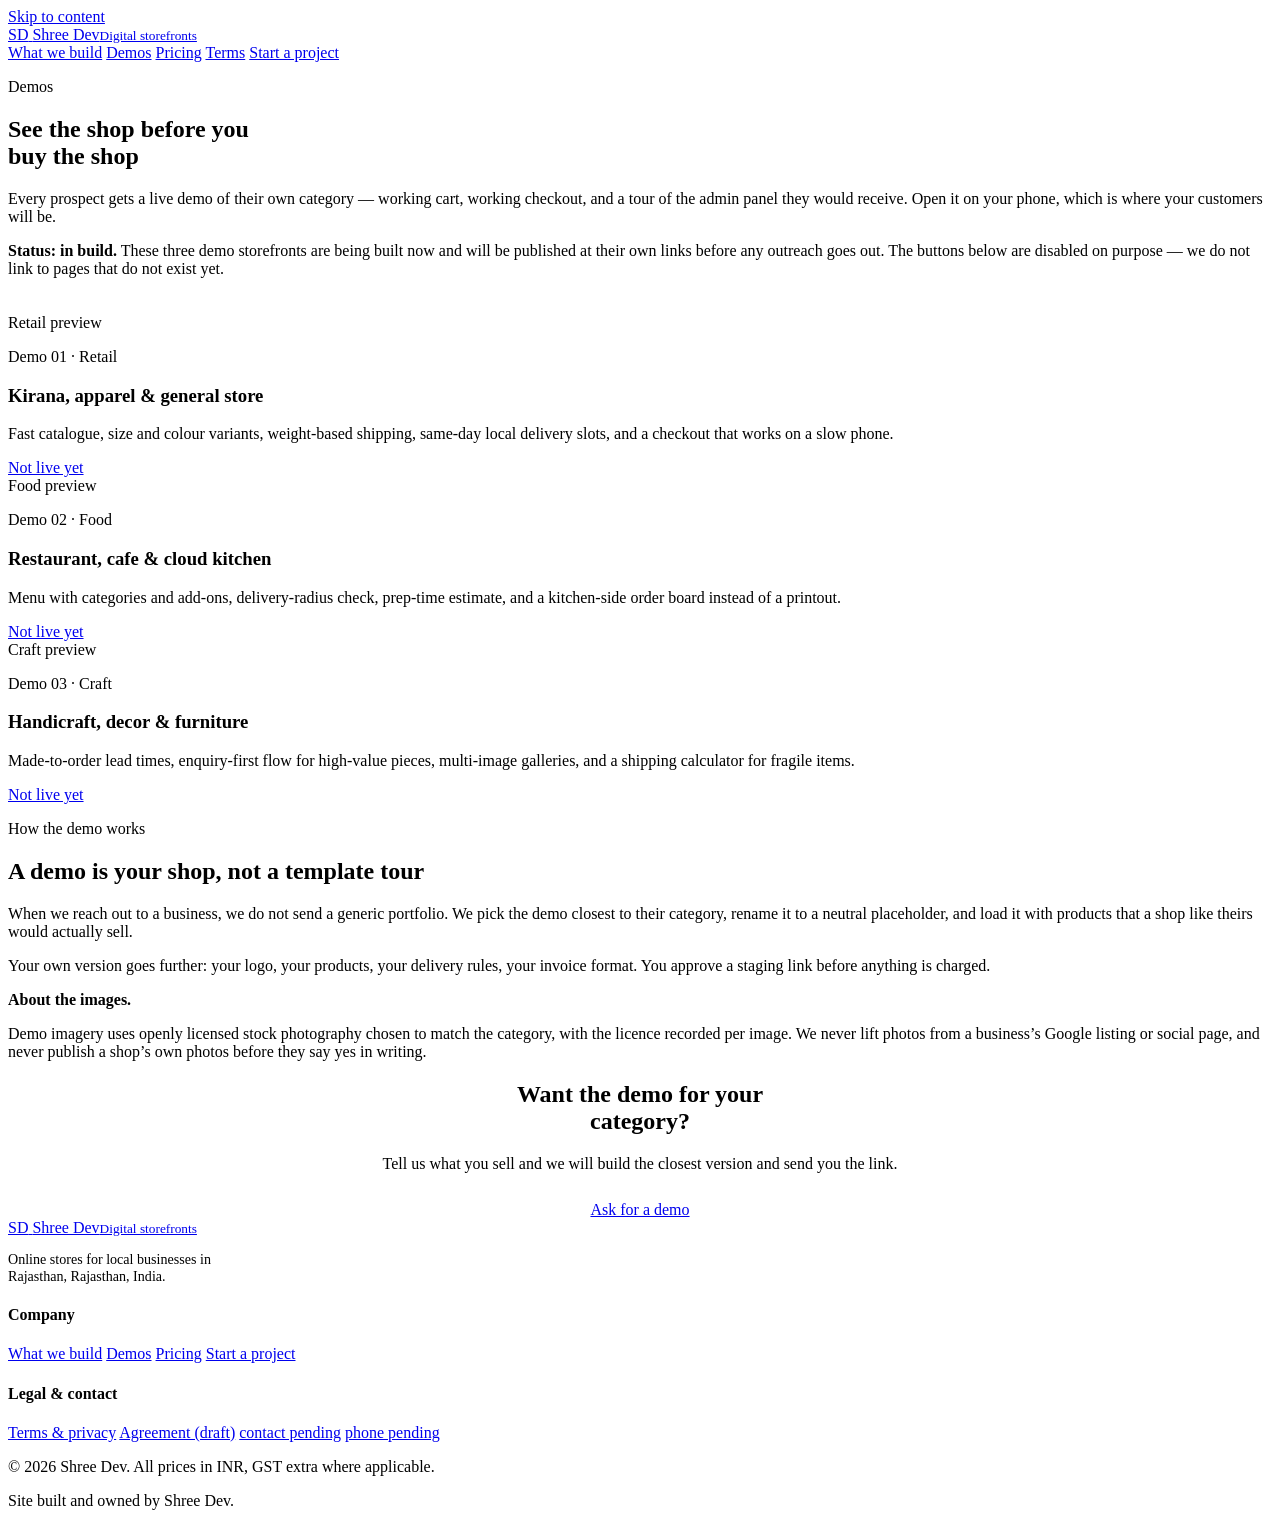
==== demos.html @ 08fc1cc0 "Add files via upload" ====
<!DOCTYPE html>
<html lang="en">
<head>
<meta charset="utf-8">
<meta name="viewport" content="width=device-width, initial-scale=1">
<title>Demos — Shree Dev</title>
<meta name="description" content="Three live demo storefronts: retail, food and craft. Built for local businesses across Rajasthan, with cart, checkout and admin preview.">
<meta name="theme-color" content="#fbf8f3">
<link rel="stylesheet" href="assets/style.css">
</head>
<body>
<a class="skip" href="#main">Skip to content</a>

<header class="site-header">
  <div class="wrap">
    <a class="brand" href="index.html" aria-label="Shree Dev, home">
      <span class="mark" aria-hidden="true">SD</span>
      <span class="brand-name">Shree Dev<small>Digital storefronts</small></span>
    </a>
    <nav class="nav" aria-label="Main">
      <a href="services.html">What we build</a>
      <a href="demos.html" aria-current="page">Demos</a>
      <a href="services.html#pricing">Pricing</a>
      <a href="legal.html">Terms</a>
      <a class="btn btn--primary" href="start.html">Start a project</a>
    </nav>
  </div>
</header>

<main id="main">

  <section class="section">
    <div class="wrap">
      <p class="eyebrow">Demos</p>
      <h1 style="max-width:22ch">See the shop before you buy the shop</h1>
      <p class="lede">
        Every prospect gets a live demo of their own category — working cart, working
        checkout, and a tour of the admin panel they would receive. Open it on your phone,
        which is where your customers will be.
      </p>
    </div>
  </section>

  <section class="section section--tight">
    <div class="wrap">

      <div class="note note--warn" style="margin-bottom:36px">
        <p><strong>Status: in build.</strong> These three demo storefronts are being built
        now and will be published at their own links before any outreach goes out. The
        buttons below are disabled on purpose — we do not link to pages that do not exist yet.</p>
      </div>

      <div class="grid grid--3">

        <article class="demo-card reveal">
          <div class="demo-thumb demo-thumb--retail" role="img" aria-label="Placeholder preview of the retail demo storefront">
            <span>Retail preview</span>
          </div>
          <div class="demo-body">
            <p class="tag">Demo 01 &middot; Retail</p>
            <h3>Kirana, apparel &amp; general store</h3>
            <p>Fast catalogue, size and colour variants, weight-based shipping, same-day local delivery slots, and a checkout that works on a slow phone.</p>
            <a class="btn btn--ghost" href="#" aria-disabled="true">Not live yet</a>
          </div>
        </article>

        <article class="demo-card reveal">
          <div class="demo-thumb demo-thumb--food" role="img" aria-label="Placeholder preview of the food demo storefront">
            <span>Food preview</span>
          </div>
          <div class="demo-body">
            <p class="tag">Demo 02 &middot; Food</p>
            <h3>Restaurant, cafe &amp; cloud kitchen</h3>
            <p>Menu with categories and add-ons, delivery-radius check, prep-time estimate, and a kitchen-side order board instead of a printout.</p>
            <a class="btn btn--ghost" href="#" aria-disabled="true">Not live yet</a>
          </div>
        </article>

        <article class="demo-card reveal">
          <div class="demo-thumb demo-thumb--craft" role="img" aria-label="Placeholder preview of the craft demo storefront">
            <span>Craft preview</span>
          </div>
          <div class="demo-body">
            <p class="tag">Demo 03 &middot; Craft</p>
            <h3>Handicraft, decor &amp; furniture</h3>
            <p>Made-to-order lead times, enquiry-first flow for high-value pieces, multi-image galleries, and a shipping calculator for fragile items.</p>
            <a class="btn btn--ghost" href="#" aria-disabled="true">Not live yet</a>
          </div>
        </article>

      </div>
    </div>
  </section>

  <section class="section section--paper2">
    <div class="wrap">
      <div class="grid grid--2" style="gap:48px;align-items:center">
        <div>
          <p class="eyebrow">How the demo works</p>
          <h2>A demo is your shop, not a template tour</h2>
          <p>When we reach out to a business, we do not send a generic portfolio. We pick
          the demo closest to their category, rename it to a neutral placeholder, and load
          it with products that a shop like theirs would actually sell.</p>
          <p>Your own version goes further: your logo, your products, your delivery rules,
          your invoice format. You approve a staging link before anything is charged.</p>
        </div>
        <div class="note reveal">
          <p><strong>About the images.</strong></p>
          <p>Demo imagery uses openly licensed stock photography chosen to match the
          category, with the licence recorded per image. We never lift photos from a
          business’s Google listing or social page, and never publish a shop’s own
          photos before they say yes in writing.</p>
        </div>
      </div>
    </div>
  </section>

  <section class="section">
    <div class="wrap" style="text-align:center">
      <h2 style="margin-inline:auto;max-width:26ch">Want the demo for your category?</h2>
      <p class="lede" style="margin:18px auto 28px">Tell us what you sell and we will build the closest version and send you the link.</p>
      <div class="btn-row" style="justify-content:center">
        <a class="btn btn--terra" href="start.html">Ask for a demo</a>
      </div>
    </div>
  </section>

</main>

<footer class="site-footer">
  <div class="wrap">
    <div class="foot-grid">
      <div>
        <a class="brand" href="index.html" style="margin-bottom:16px">
          <span class="mark" aria-hidden="true">SD</span>
          <span class="brand-name">Shree Dev<small>Digital storefronts</small></span>
        </a>
        <p style="font-size:.88rem;max-width:34ch">
          Online stores for local businesses in <span data-site="city">Rajasthan</span>,
          <span data-site="cityRegion">Rajasthan, India</span>.
        </p>
      </div>
      <div>
        <h4>Company</h4>
        <a href="services.html">What we build</a>
        <a href="demos.html">Demos</a>
        <a href="services.html#pricing">Pricing</a>
        <a href="start.html">Start a project</a>
      </div>
      <div>
        <h4>Legal &amp; contact</h4>
        <a href="legal.html">Terms &amp; privacy</a>
        <a href="legal.html#agreement">Agreement (draft)</a>
        <a href="#" data-site="email">contact pending</a>
        <a href="#" data-site="phone">phone pending</a>
      </div>
    </div>
    <div class="foot-note">
      <p>&copy; <span id="year">2026</span> Shree Dev. All prices in INR, GST extra where applicable.</p>
      <p>Site built and owned by Shree Dev.</p>
    </div>
  </div>
</footer>

<script src="assets/config.js"></script>
<script src="assets/app.js"></script>
</body>
</html>
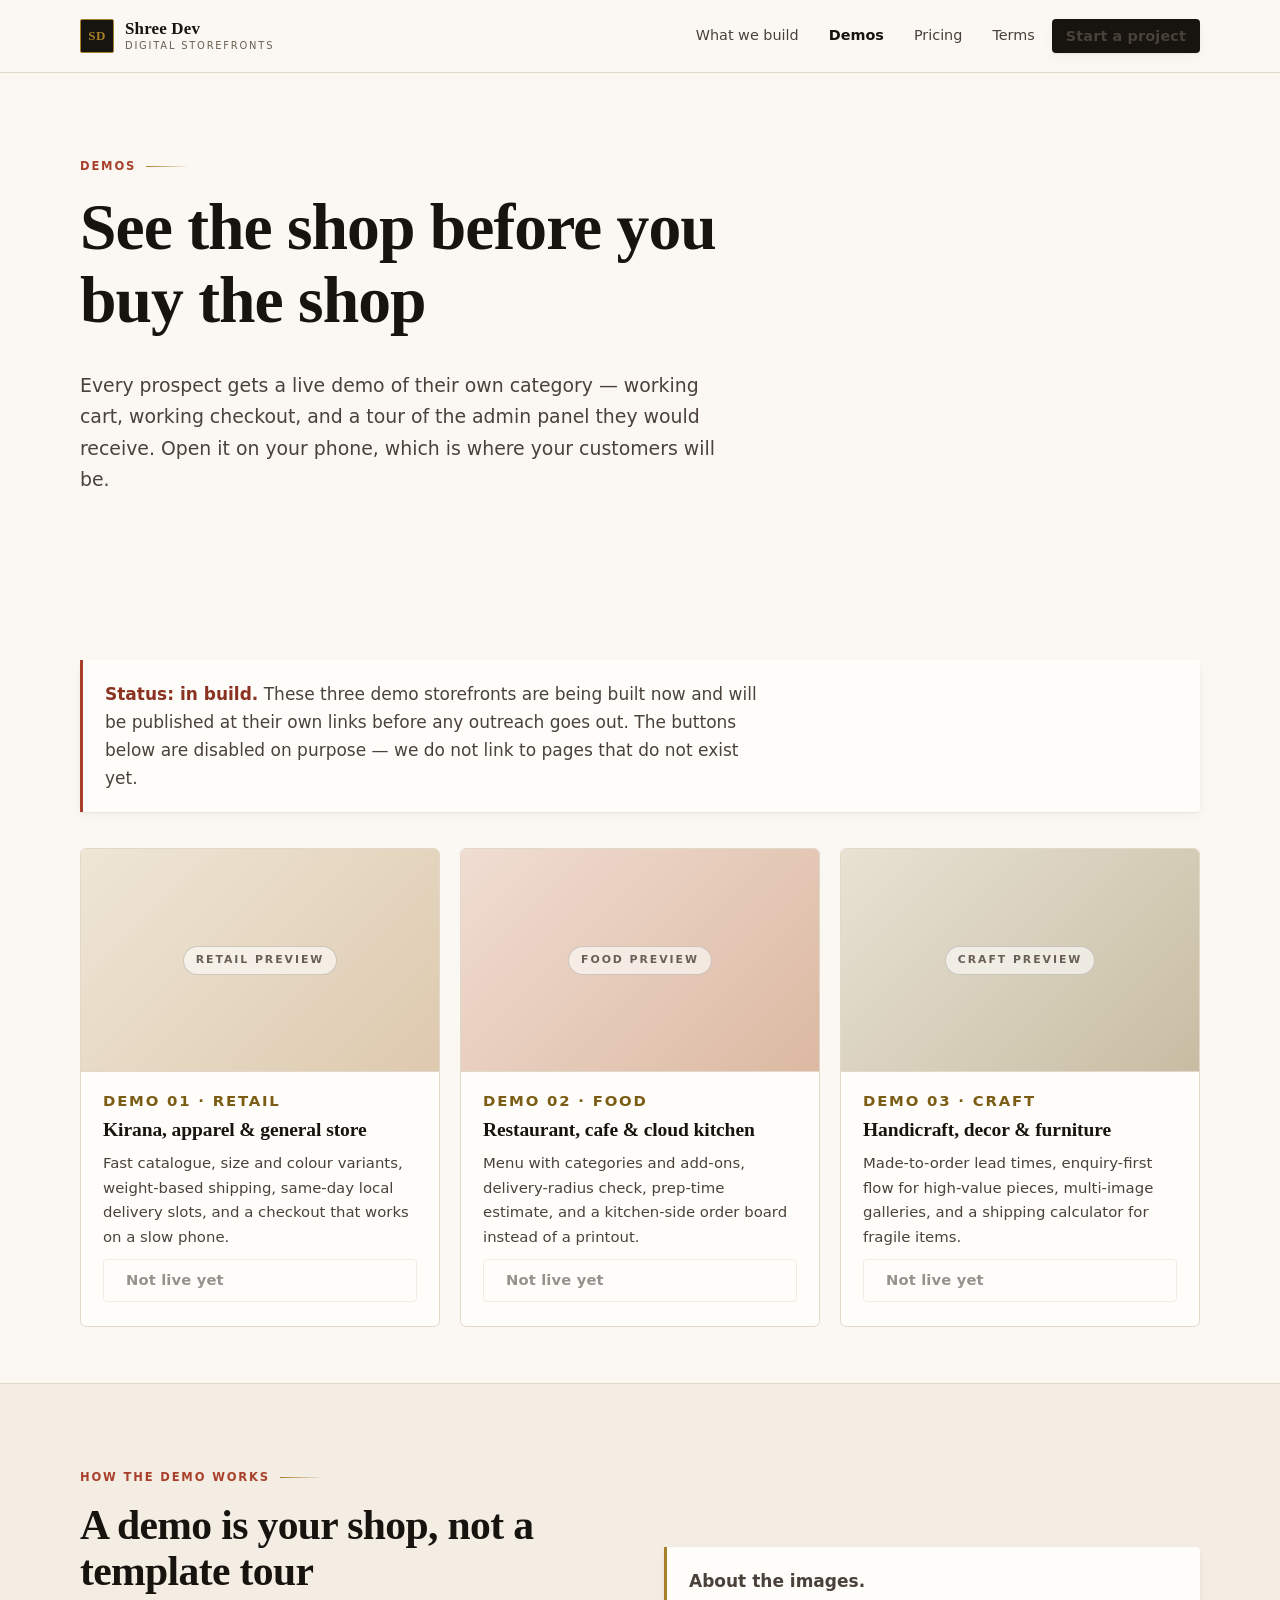
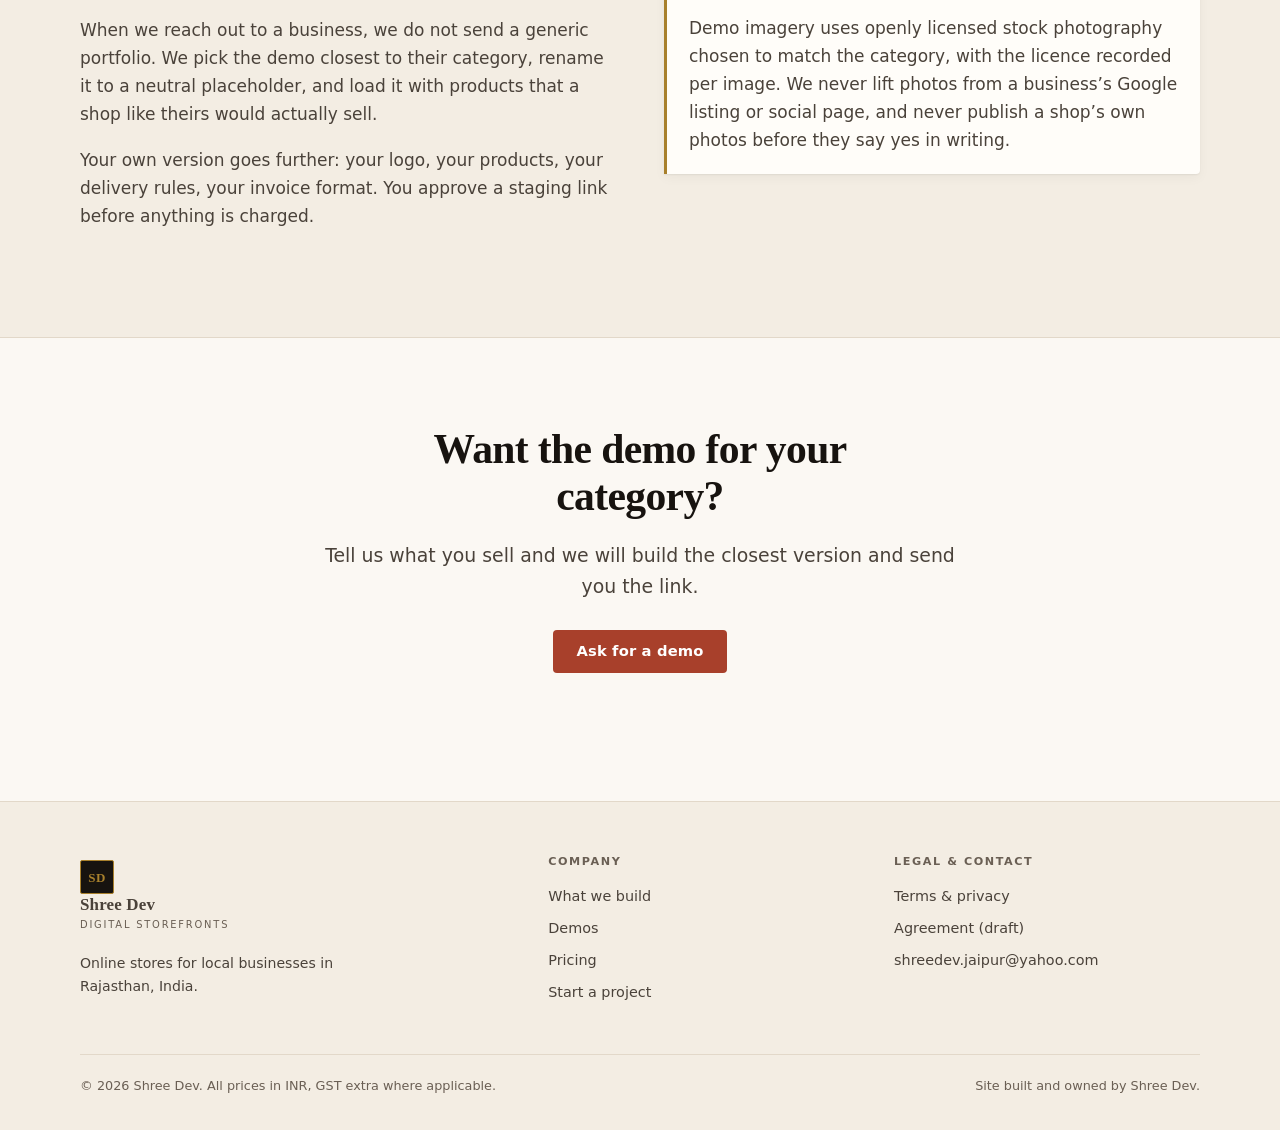
==== commit 0aa04091: "Fix live-site defects: footer fallbacks, demo buttons, og:image, favicon, robots/sitemap" ====
--- a/demos.html
+++ b/demos.html
@@ -6,6 +6,16 @@
 <title>Demos — Shree Dev</title>
 <meta name="description" content="Three live demo storefronts: retail, food and craft. Built for local businesses across Rajasthan, with cart, checkout and admin preview.">
 <meta name="theme-color" content="#fbf8f3">
+<meta property="og:title" content="Demos — Shree Dev">
+<meta property="og:description" content="Three live demo storefronts: retail, food and craft. Built for local businesses across Rajasthan, with cart, checkout and admin preview.">
+<meta property="og:type" content="website">
+<meta property="og:url" content="https://shreedev-site.pages.dev/demos.html">
+<meta property="og:image" content="https://shreedev-site.pages.dev/assets/og-image.jpg">
+<meta property="og:image:width" content="1200">
+<meta property="og:image:height" content="630">
+<meta property="og:image:alt" content="Shree Dev — Your shop, online. Orders to delivery, done for you.">
+<meta name="twitter:card" content="summary_large_image">
+<link rel="icon" type="image/svg+xml" href="assets/favicon.svg">
 <link rel="stylesheet" href="assets/style.css">
 </head>
 <body>
@@ -60,7 +70,7 @@
             <p class="tag">Demo 01 &middot; Retail</p>
             <h3>Kirana, apparel &amp; general store</h3>
             <p>Fast catalogue, size and colour variants, weight-based shipping, same-day local delivery slots, and a checkout that works on a slow phone.</p>
-            <a class="btn btn--ghost" href="#" aria-disabled="true">Not live yet</a>
+            <span class="btn btn--ghost" aria-disabled="true">Not live yet</span>
           </div>
         </article>
 
@@ -72,7 +82,7 @@
             <p class="tag">Demo 02 &middot; Food</p>
             <h3>Restaurant, cafe &amp; cloud kitchen</h3>
             <p>Menu with categories and add-ons, delivery-radius check, prep-time estimate, and a kitchen-side order board instead of a printout.</p>
-            <a class="btn btn--ghost" href="#" aria-disabled="true">Not live yet</a>
+            <span class="btn btn--ghost" aria-disabled="true">Not live yet</span>
           </div>
         </article>
 
@@ -84,7 +94,7 @@
             <p class="tag">Demo 03 &middot; Craft</p>
             <h3>Handicraft, decor &amp; furniture</h3>
             <p>Made-to-order lead times, enquiry-first flow for high-value pieces, multi-image galleries, and a shipping calculator for fragile items.</p>
-            <a class="btn btn--ghost" href="#" aria-disabled="true">Not live yet</a>
+            <span class="btn btn--ghost" aria-disabled="true">Not live yet</span>
           </div>
         </article>
 
@@ -137,7 +147,7 @@
         </a>
         <p style="font-size:.88rem;max-width:34ch">
           Online stores for local businesses in <span data-site="city">Rajasthan</span>,
-          <span data-site="cityRegion">Rajasthan, India</span>.
+          <span data-site="cityRegion">India</span>.
         </p>
       </div>
       <div>
@@ -151,8 +161,7 @@
         <h4>Legal &amp; contact</h4>
         <a href="legal.html">Terms &amp; privacy</a>
         <a href="legal.html#agreement">Agreement (draft)</a>
-        <a href="#" data-site="email">contact pending</a>
-        <a href="#" data-site="phone">phone pending</a>
+        <a href="mailto:shreedev.jaipur@yahoo.com" data-site="email">shreedev.jaipur@yahoo.com</a>
       </div>
     </div>
     <div class="foot-note">
--- a/assets/style.css
+++ b/assets/style.css
@@ -0,0 +1,354 @@
+/* Shree Dev — agency site styles
+   Palette: paper / ink / terracotta / brass
+   No external fonts, no external requests. */
+
+:root {
+  --paper: #fbf8f3;
+  --paper-2: #f3ede3;
+  --ink: #17130f;
+  --ink-70: #4a423a;
+  --ink-45: #6a5f54;   /* muted text: 5.34:1 on paper-2, passes AA (was #7a6f64 at 4.21:1 — failed on footer/table) */
+  --line: #e2d8c9;
+  --terra: #a8402b;
+  --terra-dark: #8a3322;
+  --brass: #a8802c;         /* decoration only: borders, hairlines, fills */
+  --brass-text: #7a5c14;   /* brass for TEXT: 5.88:1 on paper, passes AA (orig brass is 3.42:1 — fails) */
+  --white: #fffdf9;
+  --focus: #1a5fb4;
+  --shadow-sm: 0 1px 2px rgba(23, 19, 15, .06), 0 4px 12px rgba(23, 19, 15, .04);
+  --shadow-md: 0 2px 4px rgba(23, 19, 15, .06), 0 12px 32px rgba(23, 19, 15, .08);
+  --serif: "Iowan Old Style", "Palatino Linotype", Palatino, Georgia, "Times New Roman", serif;
+  --sans: "Segoe UI", system-ui, -apple-system, "Helvetica Neue", Arial, sans-serif;
+  --wrap: 1120px;
+  --r: 4px;
+}
+
+* { box-sizing: border-box; }
+
+html { scroll-behavior: smooth; }
+
+body {
+  margin: 0;
+  background: var(--paper);
+  color: var(--ink);
+  font: 400 17px/1.65 var(--sans);
+  -webkit-font-smoothing: antialiased;
+  text-rendering: optimizeLegibility;
+}
+
+@media (prefers-reduced-motion: reduce) {
+  html { scroll-behavior: auto; }
+  * { animation: none !important; transition: none !important; }
+}
+
+img { max-width: 100%; display: block; }
+a { color: var(--terra-dark); text-decoration-thickness: 1px; text-underline-offset: 3px; }
+a:hover { color: var(--terra); }
+
+:focus-visible {
+  outline: 3px solid var(--focus);
+  outline-offset: 2px;
+  border-radius: 2px;
+}
+
+.skip {
+  position: absolute; left: -9999px; top: 0;
+  background: var(--ink); color: var(--white);
+  padding: 12px 18px; z-index: 99;
+}
+.skip:focus { left: 12px; top: 12px; }
+
+/* ---------- layout ---------- */
+.wrap { width: min(100% - 40px, var(--wrap)); margin-inline: auto; }
+.section { padding: 88px 0; }
+.section--tight { padding: 56px 0; }
+.section--paper2 { background: var(--paper-2); border-block: 1px solid var(--line); }
+
+/* ---------- type ---------- */
+h1, h2, h3, h4 { font-family: var(--serif); font-weight: 600; letter-spacing: -.015em; margin: 0 0 .5em; line-height: 1.12; }
+h1 { font-size: clamp(2.4rem, 6vw, 4.1rem); }
+h2 { font-size: clamp(1.75rem, 3.6vw, 2.6rem); }
+h3 { font-size: 1.22rem; letter-spacing: -.005em; }
+p { margin: 0 0 1.1em; color: var(--ink-70); max-width: 62ch; }
+.lede { font-size: 1.18rem; color: var(--ink-70); max-width: 54ch; }
+
+.eyebrow {
+  font: 600 .72rem/1 var(--sans);
+  letter-spacing: .16em;
+  text-transform: uppercase;
+  color: var(--terra);
+  margin: 0 0 18px;
+  display: flex; align-items: center; gap: 10px;
+}
+.eyebrow::after {
+  content: ""; height: 1px; flex: 0 0 44px;
+  background: linear-gradient(90deg, var(--brass), transparent);
+}
+
+/* ---------- header ---------- */
+.site-header {
+  position: sticky; top: 0; z-index: 40;
+  background: rgba(251, 248, 243, .88);
+  backdrop-filter: blur(10px);
+  border-bottom: 1px solid var(--line);
+}
+.site-header .wrap {
+  display: flex; align-items: center; justify-content: space-between;
+  gap: 24px; min-height: 72px;
+}
+.brand { display: flex; align-items: center; gap: 11px; text-decoration: none; color: var(--ink); }
+.brand:hover { color: var(--ink); }
+.mark {
+  width: 34px; height: 34px; flex: 0 0 34px;
+  display: grid; place-items: center;
+  border: 1px solid var(--brass);
+  background: var(--ink); color: var(--brass);
+  font: 600 13px/1 var(--serif); letter-spacing: .04em;
+  border-radius: 2px;
+}
+.brand-name { font: 600 1.06rem/1.2 var(--serif); letter-spacing: .01em; }
+.brand-name small {
+  display: block; font: 400 .62rem/1.4 var(--sans);
+  letter-spacing: .18em; text-transform: uppercase; color: var(--ink-45);
+}
+.nav { display: flex; align-items: center; gap: 4px; }
+.nav a {
+  font-size: .9rem; color: var(--ink-70); text-decoration: none;
+  padding: 9px 13px; border-radius: var(--r);
+  transition: background .18s ease, color .18s ease;
+}
+.nav a:hover { background: var(--paper-2); color: var(--ink); }
+.nav a[aria-current="page"] { color: var(--ink); font-weight: 600; }
+
+@media (max-width: 860px) {
+  .nav { display: none; }
+  .site-header .wrap { min-height: 62px; }
+}
+
+/* ---------- buttons ---------- */
+.btn {
+  display: inline-flex; align-items: center; gap: 9px;
+  padding: 13px 22px; border-radius: var(--r);
+  font: 600 .92rem/1 var(--sans); letter-spacing: .01em;
+  text-decoration: none; border: 1px solid transparent;
+  cursor: pointer; transition: transform .16s ease, box-shadow .16s ease, background .16s ease, color .16s ease;
+}
+.btn:hover { transform: translateY(-1px); }
+.btn--primary { background: var(--ink); color: var(--white); box-shadow: var(--shadow-sm); }
+.btn--primary:hover { background: #000; color: #fff; box-shadow: var(--shadow-md); }
+.btn--ghost { background: transparent; color: var(--ink); border-color: var(--line); }
+.btn--ghost:hover { background: var(--white); border-color: var(--ink-45); color: var(--ink); }
+.btn--terra { background: var(--terra); color: #fff; }
+.btn--terra:hover { background: var(--terra-dark); color: #fff; }
+.btn[aria-disabled="true"] { opacity: .45; pointer-events: none; }
+.btn-row { display: flex; flex-wrap: wrap; gap: 12px; align-items: center; }
+
+/* ---------- hero ---------- */
+.hero { position: relative; overflow: hidden; padding: 96px 0 80px; }
+.hero::before {
+  content: ""; position: absolute; inset: 0; pointer-events: none;
+  background:
+    radial-gradient(680px 340px at 88% -10%, rgba(168, 128, 44, .13), transparent 70%),
+    radial-gradient(520px 320px at 6% 110%, rgba(168, 64, 43, .10), transparent 70%);
+}
+.hero .wrap { position: relative; }
+.hero-grid { display: grid; grid-template-columns: 1.15fr .85fr; gap: 64px; align-items: center; }
+@media (max-width: 980px) { .hero-grid { grid-template-columns: 1fr; gap: 44px; } }
+.hero h1 em { font-style: normal; color: var(--terra); position: relative; white-space: nowrap; }
+.hero h1 em::after {
+  content: ""; position: absolute; left: 0; right: 0; bottom: .04em; height: .32em;
+  background: rgba(168, 128, 44, .22); z-index: -1;
+}
+
+/* preview card in hero */
+.preview {
+  background: var(--white);
+  border: 1px solid var(--line);
+  border-radius: 6px;
+  box-shadow: var(--shadow-md);
+  overflow: hidden;
+}
+.preview-bar {
+  display: flex; align-items: center; gap: 7px;
+  padding: 11px 14px; border-bottom: 1px solid var(--line);
+  background: var(--paper-2);
+}
+.dot { width: 8px; height: 8px; border-radius: 50%; background: #cfc4b4; }
+.preview-url {
+  margin-left: 8px; font: 400 .7rem/1 var(--sans);
+  color: var(--ink-45); letter-spacing: .02em;
+}
+.preview-body { padding: 18px; display: grid; gap: 12px; }
+.pv-row { display: flex; align-items: center; justify-content: space-between; gap: 12px;
+  padding: 11px 13px; border: 1px solid var(--line); border-radius: var(--r); background: var(--paper); }
+.pv-row strong { font-size: .82rem; font-weight: 600; }
+.pv-row span { font: 500 .68rem/1 var(--sans); letter-spacing: .08em; text-transform: uppercase; }
+.chip { padding: 5px 9px; border-radius: 999px; font-size: .64rem; letter-spacing: .09em; text-transform: uppercase; font-weight: 700; }
+.chip--pack { background: #fdf3d8; color: #7a5c12; }
+.chip--ship { background: #e6effb; color: #1c4c85; }
+.chip--done { background: #e5f3e8; color: #1f5c32; }
+.pv-track { display: flex; align-items: center; gap: 6px; margin-top: 4px; }
+.pv-track i { height: 3px; flex: 1; background: var(--line); border-radius: 2px; }
+.pv-track i.on { background: var(--brass); }
+.pv-caption { font-size: .68rem; color: var(--ink-45); letter-spacing: .02em; }
+
+/* ---------- cards ---------- */
+.grid { display: grid; gap: 20px; }
+.grid--3 { grid-template-columns: repeat(3, 1fr); }
+.grid--2 { grid-template-columns: repeat(2, 1fr); }
+@media (max-width: 980px) { .grid--3 { grid-template-columns: 1fr 1fr; } }
+@media (max-width: 680px) { .grid--3, .grid--2 { grid-template-columns: 1fr; } }
+
+.card {
+  background: var(--white);
+  border: 1px solid var(--line);
+  border-radius: 6px;
+  padding: 26px 24px;
+  transition: transform .2s ease, box-shadow .2s ease, border-color .2s ease;
+}
+.card:hover { transform: translateY(-3px); box-shadow: var(--shadow-md); border-color: #d3c6b4; }
+.card h3 { margin-bottom: .35em; }
+.card p { margin: 0; font-size: .95rem; }
+.card .num {
+  font: 600 .68rem/1 var(--sans); letter-spacing: .14em;
+  color: var(--brass-text); display: block; margin-bottom: 14px;
+}
+
+/* ---------- steps ---------- */
+.steps { counter-reset: step; display: grid; gap: 1px; background: var(--line); border: 1px solid var(--line); border-radius: 6px; overflow: hidden; }
+.step { background: var(--white); padding: 30px 28px; display: grid; grid-template-columns: 46px 1fr; gap: 20px; align-items: start; }
+.step::before {
+  counter-increment: step; content: counter(step, decimal-leading-zero);
+  font: 600 .8rem/1 var(--sans); letter-spacing: .06em; color: var(--brass-text);
+  border: 1px solid var(--line); border-radius: 50%;
+  width: 40px; height: 40px; display: grid; place-items: center;
+}
+.step h3 { margin-bottom: .3em; }
+.step p { margin: 0; font-size: .95rem; }
+
+/* ---------- table ---------- */
+.table-wrap { overflow-x: auto; border: 1px solid var(--line); border-radius: 6px; background: var(--white); }
+table { width: 100%; border-collapse: collapse; font-size: .93rem; min-width: 620px; }
+th, td { text-align: left; padding: 14px 18px; border-bottom: 1px solid var(--line); vertical-align: top; }
+thead th {
+  font: 600 .7rem/1.4 var(--sans); letter-spacing: .12em; text-transform: uppercase;
+  color: var(--ink-45); background: var(--paper-2);
+}
+tbody tr:last-child td { border-bottom: 0; }
+tbody tr:hover { background: #fdfbf7; }
+td.yes { color: #1f5c32; font-weight: 600; }
+td.no { color: #9a8f84; }
+
+/* ---------- quote / note blocks ---------- */
+.note {
+  border-left: 3px solid var(--brass);
+  background: var(--white);
+  padding: 20px 22px; border-radius: 0 var(--r) var(--r) 0;
+  box-shadow: var(--shadow-sm);
+}
+.note p:last-child { margin-bottom: 0; }
+.note--warn { border-left-color: var(--terra); }
+.note--warn strong { color: var(--terra-dark); }
+
+.pull {
+  font-family: var(--serif); font-size: clamp(1.3rem, 2.6vw, 1.9rem);
+  line-height: 1.35; letter-spacing: -.01em; color: var(--ink);
+  max-width: 34ch;
+}
+.pull strong { color: var(--terra); font-weight: 600; }
+
+/* ---------- demo cards ---------- */
+.demo-card {
+  background: var(--white); border: 1px solid var(--line); border-radius: 6px;
+  overflow: hidden; display: flex; flex-direction: column;
+  transition: transform .2s ease, box-shadow .2s ease;
+}
+.demo-card:hover { transform: translateY(-3px); box-shadow: var(--shadow-md); }
+.demo-thumb {
+  aspect-ratio: 16 / 10; position: relative; overflow: hidden;
+  border-bottom: 1px solid var(--line);
+  display: grid; place-items: center;
+}
+.demo-thumb--retail { background: linear-gradient(135deg, #efe6d6, #ddc9ae); }
+.demo-thumb--food { background: linear-gradient(135deg, #f0ddd2, #dcb9a2); }
+.demo-thumb--craft { background: linear-gradient(135deg, #e8e2d4, #c8bda3); }
+.demo-thumb span {
+  font: 600 .68rem/1 var(--sans); letter-spacing: .18em; text-transform: uppercase;
+  color: var(--ink-45);
+  border: 1px solid rgba(23,19,15,.18); padding: 8px 12px; border-radius: 999px;
+  background: rgba(255,255,255,.6);
+}
+.demo-body { padding: 22px 22px 24px; display: flex; flex-direction: column; gap: 10px; flex: 1; }
+.demo-body h3 { margin: 0; }
+.demo-body p { margin: 0; font-size: .93rem; flex: 1; }
+.tag { font: 600 .66rem/1 var(--sans); letter-spacing: .12em; text-transform: uppercase; color: var(--brass-text); }
+
+/* ---------- form ---------- */
+.form-shell { background: var(--white); border: 1px solid var(--line); border-radius: 6px; box-shadow: var(--shadow-sm); padding: 34px; }
+@media (max-width: 620px) { .form-shell { padding: 22px 18px; } }
+.field { margin-bottom: 20px; }
+.field > label, .fieldset > legend {
+  display: block; font: 600 .82rem/1.5 var(--sans); letter-spacing: .01em;
+  margin-bottom: 7px; color: var(--ink);
+}
+.hint { display: block; font: 400 .78rem/1.5 var(--sans); color: var(--ink-45); margin-top: 5px; }
+input[type="text"], input[type="email"], input[type="tel"], input[type="url"], select, textarea {
+  width: 100%; padding: 11px 13px; font: 400 .95rem/1.45 var(--sans);
+  color: var(--ink); background: var(--paper);
+  border: 1px solid var(--line); border-radius: var(--r);
+  transition: border-color .16s ease, background .16s ease;
+}
+input:focus, select:focus, textarea:focus { border-color: var(--ink-45); background: var(--white); }
+textarea { min-height: 96px; resize: vertical; }
+.fieldset { border: 1px solid var(--line); border-radius: var(--r); padding: 18px 18px 6px; margin: 0 0 20px; }
+.fieldset legend { padding: 0 6px; margin-bottom: 12px; }
+.check { display: flex; gap: 10px; align-items: flex-start; margin-bottom: 10px; font-size: .92rem; color: var(--ink-70); }
+.check input { margin-top: 4px; width: 16px; height: 16px; accent-color: var(--terra); flex: 0 0 16px; }
+.row-2 { display: grid; grid-template-columns: 1fr 1fr; gap: 18px; }
+@media (max-width: 620px) { .row-2 { grid-template-columns: 1fr; } }
+.err { color: #9a2b1b; font: 600 .78rem/1.5 var(--sans); margin-top: 5px; display: none; }
+.field.invalid input, .field.invalid select { border-color: #c0392b; }
+.field.invalid .err { display: block; }
+
+.form-status {
+  margin-top: 18px; padding: 14px 16px; border-radius: var(--r);
+  font-size: .9rem; display: none;
+}
+.form-status.show { display: block; }
+.form-status--ok { background: #e5f3e8; color: #1f5c32; border: 1px solid #bcdcc4; }
+.form-status--bad { background: #fbe9e5; color: #8a3322; border: 1px solid #e8c3b8; }
+
+.devbar {
+  background: #fff5d6; border: 1px dashed #b8942f; color: #6b520f;
+  padding: 10px 14px; border-radius: var(--r); font-size: .82rem;
+  margin-bottom: 18px;
+}
+
+/* ---------- legal ---------- */
+.legal { max-width: 78ch; }
+.legal h2 { margin-top: 2.1em; padding-top: 1.1em; border-top: 1px solid var(--line); }
+.legal h2:first-of-type { margin-top: 0; border-top: 0; padding-top: 0; }
+.legal h3 { margin-top: 1.6em; }
+.legal ul, .legal ol { color: var(--ink-70); padding-left: 22px; }
+.legal li { margin-bottom: .5em; }
+.draft-banner {
+  background: #fbe9e5; border: 1px solid #e8c3b8; color: #7a2c1c;
+  padding: 16px 18px; border-radius: var(--r); margin-bottom: 34px;
+  font-size: .9rem;
+}
+.draft-banner strong { letter-spacing: .06em; text-transform: uppercase; font-size: .78rem; display: block; margin-bottom: 6px; }
+
+/* ---------- footer ---------- */
+.site-footer { border-top: 1px solid var(--line); background: var(--paper-2); padding: 54px 0 34px; margin-top: 40px; }
+.foot-grid { display: grid; grid-template-columns: 1.4fr 1fr 1fr; gap: 40px; }
+@media (max-width: 780px) { .foot-grid { grid-template-columns: 1fr; gap: 28px; } }
+.foot-grid h4 { font: 600 .7rem/1 var(--sans); letter-spacing: .14em; text-transform: uppercase; color: var(--ink-45); margin-bottom: 14px; }
+.foot-grid a { display: block; font-size: .9rem; color: var(--ink-70); text-decoration: none; padding: 4px 0; }
+.foot-grid a:hover { color: var(--terra-dark); text-decoration: underline; }
+.foot-note { margin-top: 40px; padding-top: 20px; border-top: 1px solid var(--line); font-size: .8rem; color: var(--ink-45); display: flex; justify-content: space-between; gap: 20px; flex-wrap: wrap; }
+.foot-note p { margin: 0; color: var(--ink-45); font-size: .8rem; max-width: none; }
+
+/* ---------- reveal on scroll ---------- */
+.reveal { opacity: 0; transform: translateY(14px); transition: opacity .55s ease, transform .55s ease; }
+.reveal.in { opacity: 1; transform: none; }
+@media (prefers-reduced-motion: reduce) { .reveal { opacity: 1; transform: none; } }
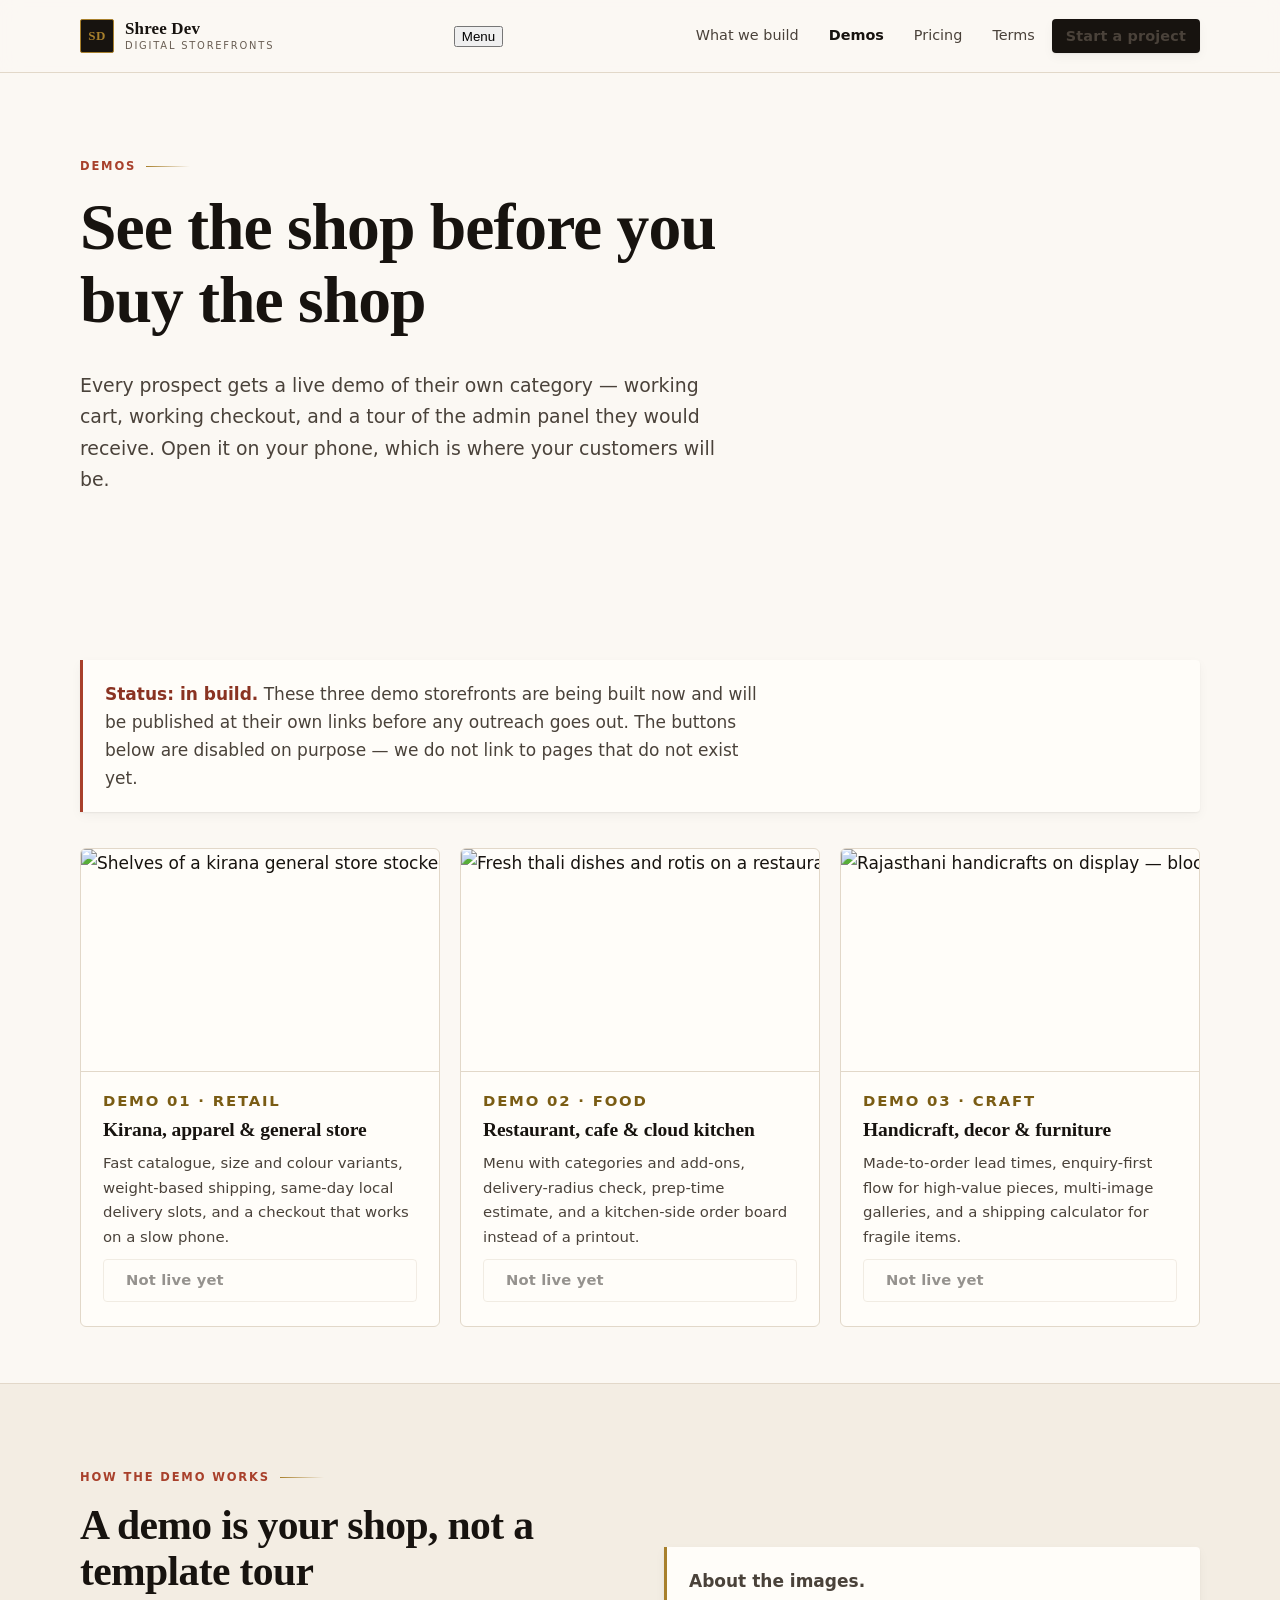
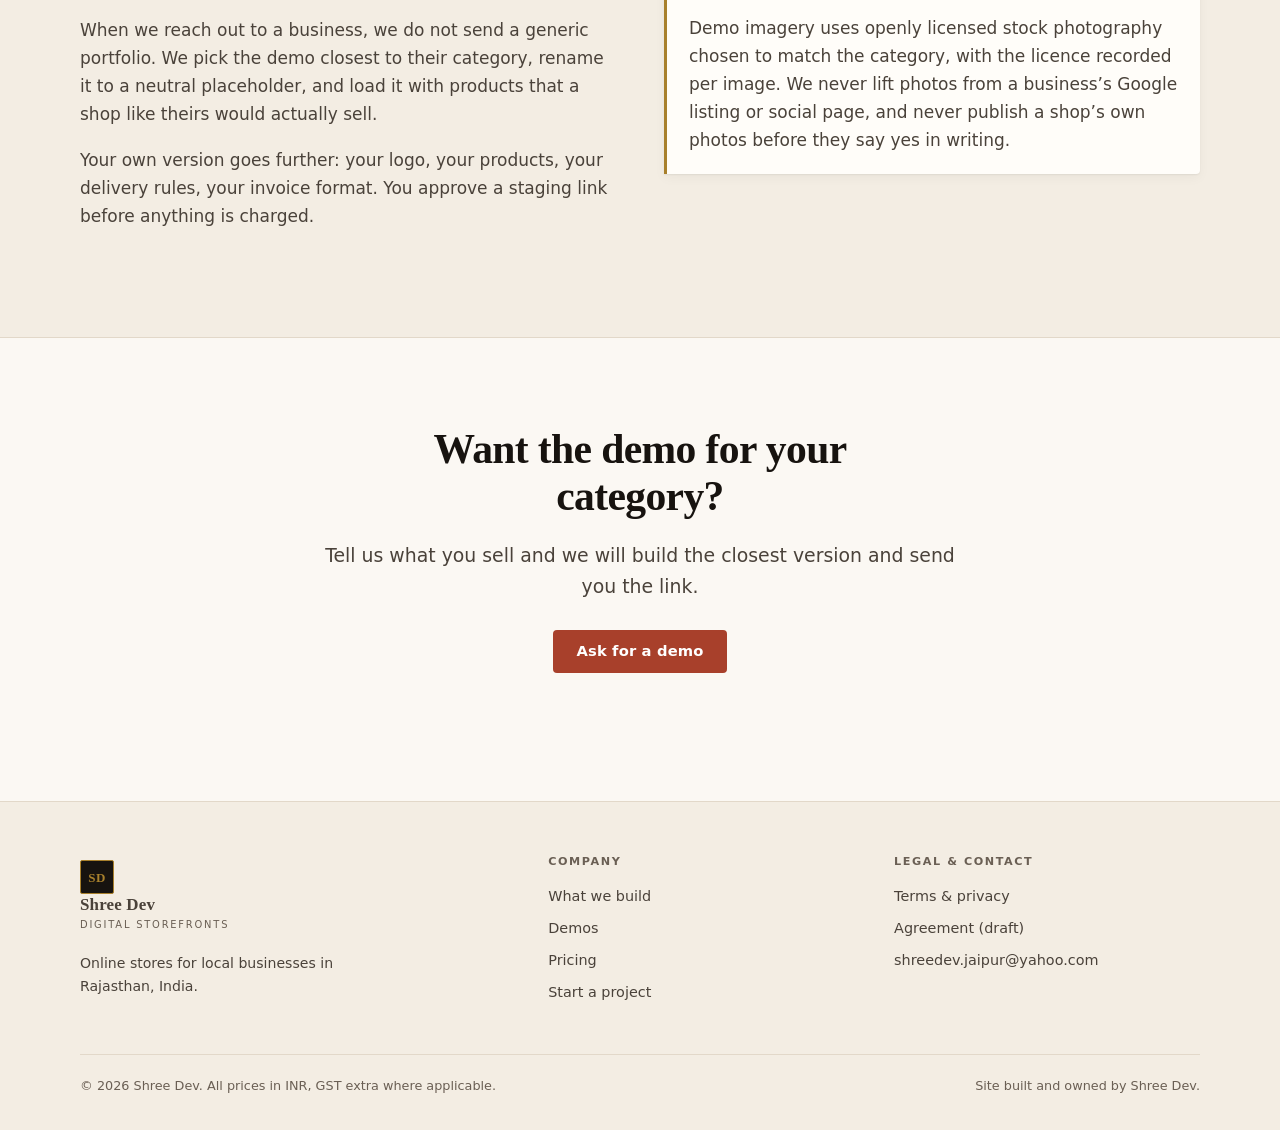
==== commit d16e5ba9: "Site improvement round: mobile nav, security headers, spam honeypot, real imagery, JSON-LD" ====
--- a/demos.html
+++ b/demos.html
@@ -27,7 +27,8 @@
       <span class="mark" aria-hidden="true">SD</span>
       <span class="brand-name">Shree Dev<small>Digital storefronts</small></span>
     </a>
-    <nav class="nav" aria-label="Main">
+    <button class="nav-toggle" type="button" aria-expanded="false" aria-controls="main-nav">Menu</button>
+    <nav class="nav" id="main-nav" aria-label="Main">
       <a href="services.html">What we build</a>
       <a href="demos.html" aria-current="page">Demos</a>
       <a href="services.html#pricing">Pricing</a>
@@ -63,8 +64,8 @@
       <div class="grid grid--3">
 
         <article class="demo-card reveal">
-          <div class="demo-thumb demo-thumb--retail" role="img" aria-label="Placeholder preview of the retail demo storefront">
-            <span>Retail preview</span>
+          <div class="demo-thumb">
+            <img src="assets/demo-retail.jpg" alt="Shelves of a kirana general store stocked with spices, grains and household goods" width="1200" height="750" loading="lazy">
           </div>
           <div class="demo-body">
             <p class="tag">Demo 01 &middot; Retail</p>
@@ -75,8 +76,8 @@
         </article>
 
         <article class="demo-card reveal">
-          <div class="demo-thumb demo-thumb--food" role="img" aria-label="Placeholder preview of the food demo storefront">
-            <span>Food preview</span>
+          <div class="demo-thumb">
+            <img src="assets/demo-food.jpg" alt="Fresh thali dishes and rotis on a restaurant kitchen counter" width="1200" height="750" loading="lazy">
           </div>
           <div class="demo-body">
             <p class="tag">Demo 02 &middot; Food</p>
@@ -87,8 +88,8 @@
         </article>
 
         <article class="demo-card reveal">
-          <div class="demo-thumb demo-thumb--craft" role="img" aria-label="Placeholder preview of the craft demo storefront">
-            <span>Craft preview</span>
+          <div class="demo-thumb">
+            <img src="assets/demo-craft.jpg" alt="Rajasthani handicrafts on display — block-printed textiles, blue pottery and brass lamps" width="1200" height="750" loading="lazy">
           </div>
           <div class="demo-body">
             <p class="tag">Demo 03 &middot; Craft</p>
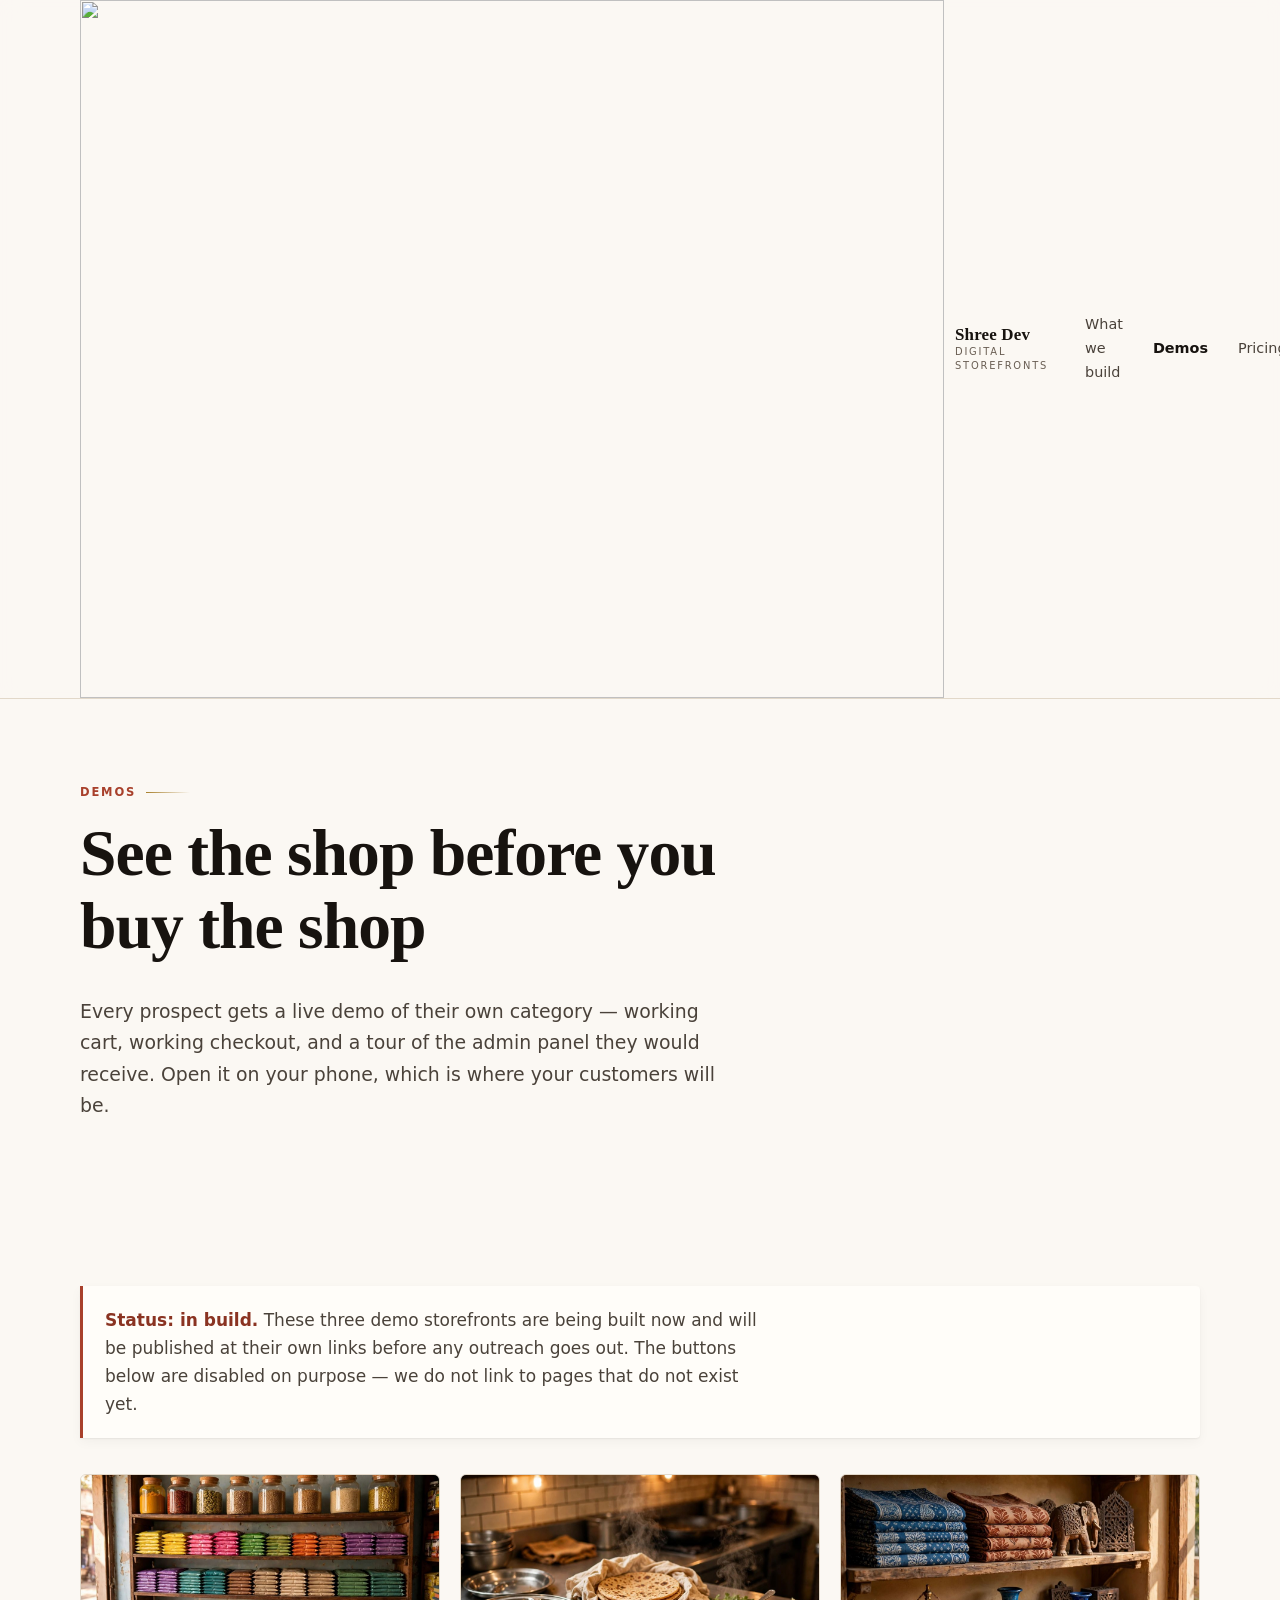
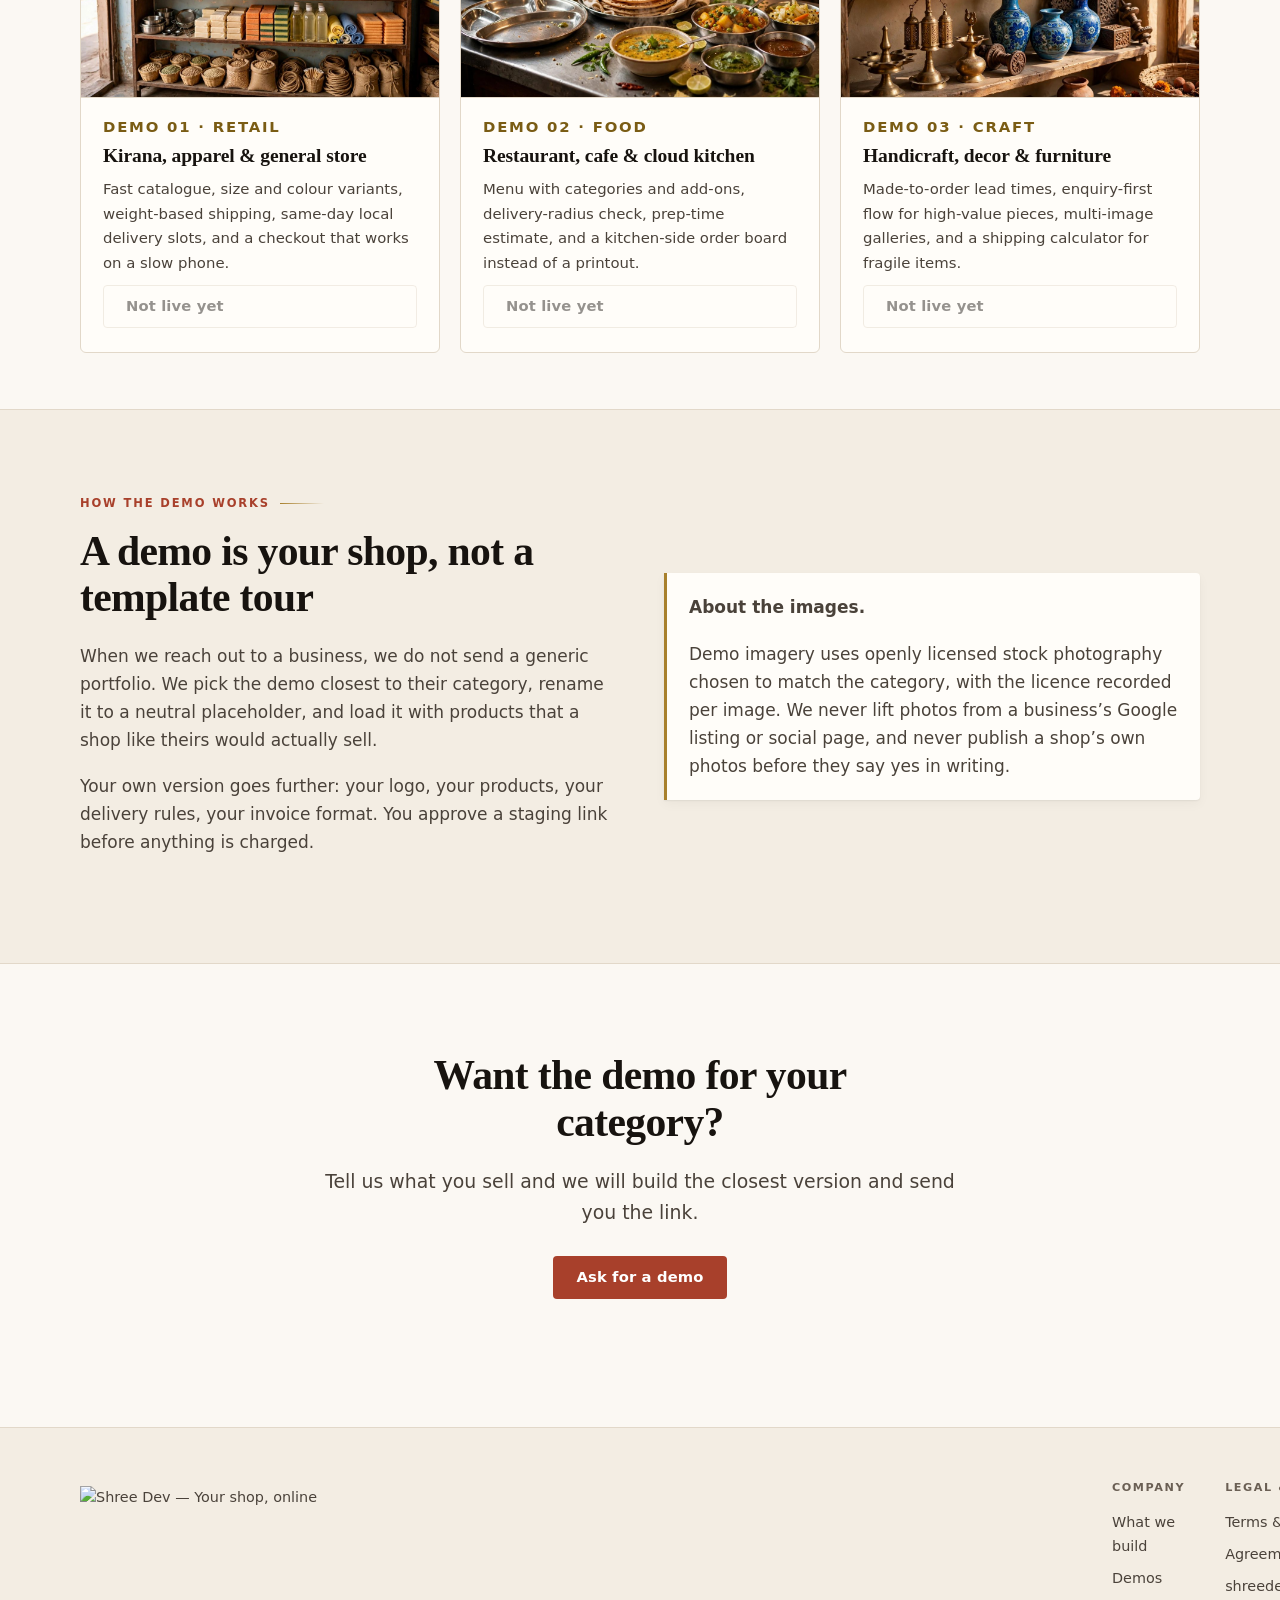
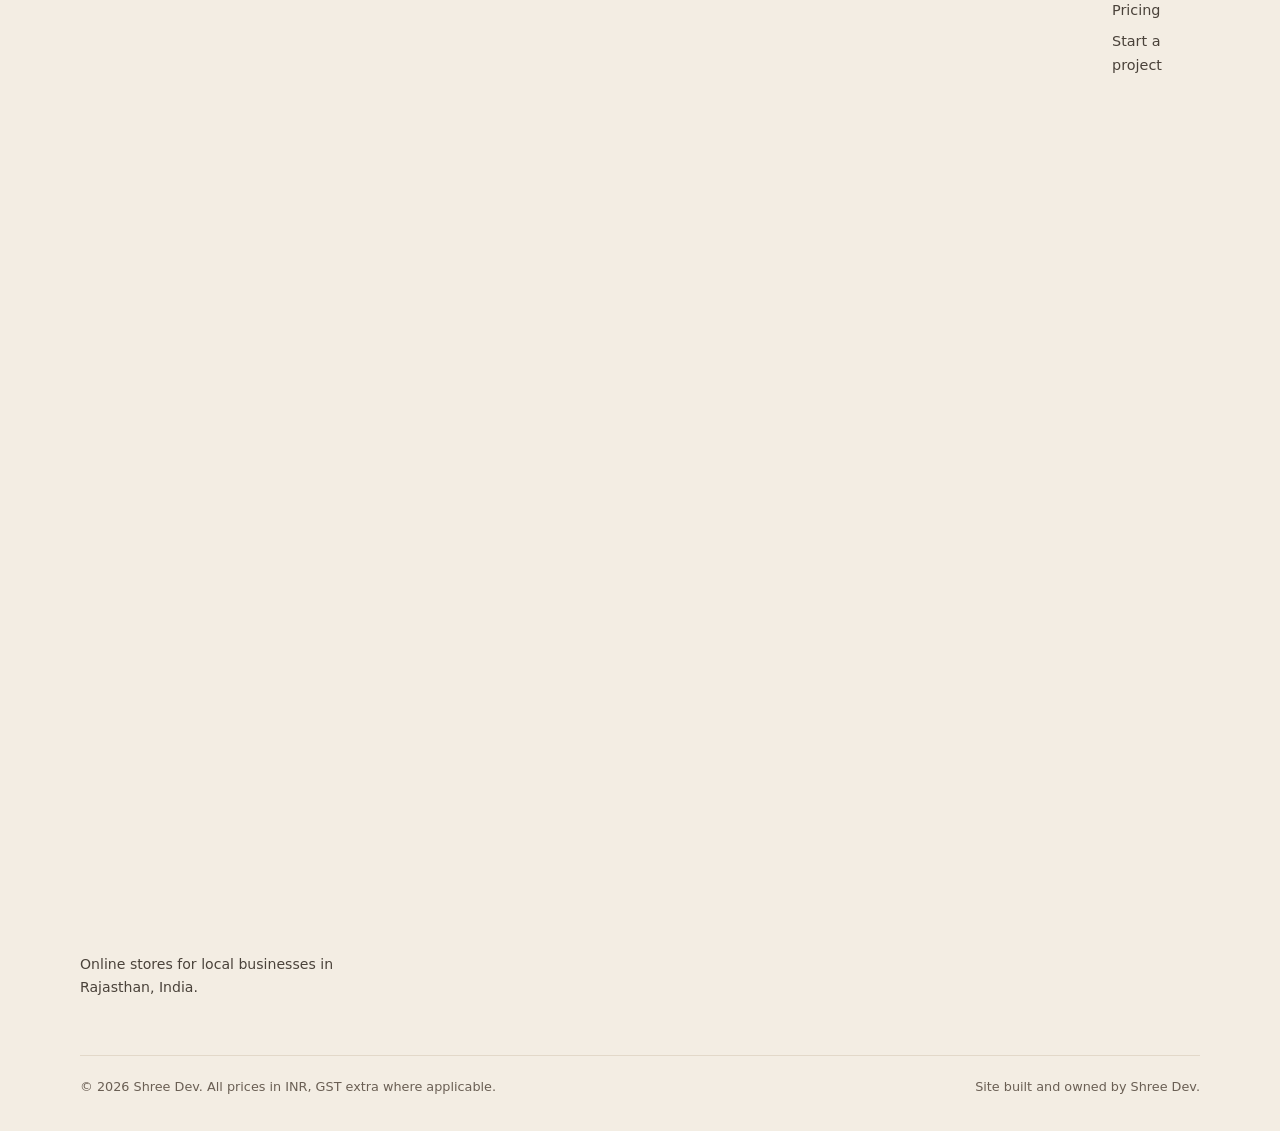
==== commit 3463b7d9: "Add premium 3D logo to header and footer" ====
--- a/demos.html
+++ b/demos.html
@@ -24,7 +24,7 @@
 <header class="site-header">
   <div class="wrap">
     <a class="brand" href="index.html" aria-label="Shree Dev, home">
-      <span class="mark" aria-hidden="true">SD</span>
+      <img class="brand-mark" src="assets/logo-mark.png" alt="" width="864" height="698">
       <span class="brand-name">Shree Dev<small>Digital storefronts</small></span>
     </a>
     <button class="nav-toggle" type="button" aria-expanded="false" aria-controls="main-nav">Menu</button>
@@ -142,9 +142,8 @@
   <div class="wrap">
     <div class="foot-grid">
       <div>
-        <a class="brand" href="index.html" style="margin-bottom:16px">
-          <span class="mark" aria-hidden="true">SD</span>
-          <span class="brand-name">Shree Dev<small>Digital storefronts</small></span>
+        <a class="brand" href="index.html" style="margin-bottom:16px" aria-label="Shree Dev, home">
+          <img class="footer-logo" src="assets/logo.png" alt="Shree Dev — Your shop, online" width="992" height="1047">
         </a>
         <p style="font-size:.88rem;max-width:34ch">
           Online stores for local businesses in <span data-site="city">Rajasthan</span>,
--- a/assets/style.css
+++ b/assets/style.css
@@ -160,38 +160,6 @@
   background: rgba(168, 128, 44, .22); z-index: -1;
 }
 
-/* preview card in hero */
-.preview {
-  background: var(--white);
-  border: 1px solid var(--line);
-  border-radius: 6px;
-  box-shadow: var(--shadow-md);
-  overflow: hidden;
-}
-.preview-bar {
-  display: flex; align-items: center; gap: 7px;
-  padding: 11px 14px; border-bottom: 1px solid var(--line);
-  background: var(--paper-2);
-}
-.dot { width: 8px; height: 8px; border-radius: 50%; background: #cfc4b4; }
-.preview-url {
-  margin-left: 8px; font: 400 .7rem/1 var(--sans);
-  color: var(--ink-45); letter-spacing: .02em;
-}
-.preview-body { padding: 18px; display: grid; gap: 12px; }
-.pv-row { display: flex; align-items: center; justify-content: space-between; gap: 12px;
-  padding: 11px 13px; border: 1px solid var(--line); border-radius: var(--r); background: var(--paper); }
-.pv-row strong { font-size: .82rem; font-weight: 600; }
-.pv-row span { font: 500 .68rem/1 var(--sans); letter-spacing: .08em; text-transform: uppercase; }
-.chip { padding: 5px 9px; border-radius: 999px; font-size: .64rem; letter-spacing: .09em; text-transform: uppercase; font-weight: 700; }
-.chip--pack { background: #fdf3d8; color: #7a5c12; }
-.chip--ship { background: #e6effb; color: #1c4c85; }
-.chip--done { background: #e5f3e8; color: #1f5c32; }
-.pv-track { display: flex; align-items: center; gap: 6px; margin-top: 4px; }
-.pv-track i { height: 3px; flex: 1; background: var(--line); border-radius: 2px; }
-.pv-track i.on { background: var(--brass); }
-.pv-caption { font-size: .68rem; color: var(--ink-45); letter-spacing: .02em; }
-
 /* ---------- cards ---------- */
 .grid { display: grid; gap: 20px; }
 .grid--3 { grid-template-columns: repeat(3, 1fr); }
@@ -267,17 +235,8 @@
 .demo-thumb {
   aspect-ratio: 16 / 10; position: relative; overflow: hidden;
   border-bottom: 1px solid var(--line);
-  display: grid; place-items: center;
-}
-.demo-thumb--retail { background: linear-gradient(135deg, #efe6d6, #ddc9ae); }
-.demo-thumb--food { background: linear-gradient(135deg, #f0ddd2, #dcb9a2); }
-.demo-thumb--craft { background: linear-gradient(135deg, #e8e2d4, #c8bda3); }
-.demo-thumb span {
-  font: 600 .68rem/1 var(--sans); letter-spacing: .18em; text-transform: uppercase;
-  color: var(--ink-45);
-  border: 1px solid rgba(23,19,15,.18); padding: 8px 12px; border-radius: 999px;
-  background: rgba(255,255,255,.6);
-}
+}
+.demo-thumb img { width: 100%; height: 100%; object-fit: cover; display: block; }
 .demo-body { padding: 22px 22px 24px; display: flex; flex-direction: column; gap: 10px; flex: 1; }
 .demo-body h3 { margin: 0; }
 .demo-body p { margin: 0; font-size: .93rem; flex: 1; }
@@ -352,3 +311,48 @@
 .reveal { opacity: 0; transform: translateY(14px); transition: opacity .55s ease, transform .55s ease; }
 .reveal.in { opacity: 1; transform: none; }
 @media (prefers-reduced-motion: reduce) { .reveal { opacity: 1; transform: none; } }
+
+/* ---------- mobile nav ---------- */
+.nav-toggle {
+  display: none;
+  background: var(--paper-2); border: 1px solid var(--line); border-radius: var(--r);
+  padding: 9px 14px; font: 600 .88rem/1 var(--sans); color: var(--ink); cursor: pointer;
+}
+@media (max-width: 860px) {
+  .nav-toggle { display: inline-flex; align-items: center; gap: 8px; }
+  .nav {
+    display: none;
+    position: absolute; top: 100%; left: 0; right: 0;
+    flex-direction: column; align-items: stretch; gap: 0;
+    background: var(--paper); border-bottom: 1px solid var(--line);
+    padding: 10px 20px 16px; box-shadow: var(--shadow-md);
+  }
+  .nav--open { display: flex; }
+  .nav a { padding: 12px 6px; border-bottom: 1px solid var(--line); }
+  .nav a:last-child { border-bottom: 0; }
+  .nav .btn { justify-content: center; margin-top: 10px; }
+}
+
+/* ---------- split layout (replaces inline grid) ---------- */
+.split-2 { display: grid; grid-template-columns: 1fr 1fr; gap: 56px; align-items: center; }
+@media (max-width: 860px) { .split-2 { grid-template-columns: 1fr; gap: 28px; } }
+
+/* ---------- lead card ---------- */
+.card--lead { border-top: 3px solid var(--terra); }
+.card--lead .tag { color: var(--terra-dark); }
+
+/* ---------- hero photo ---------- */
+.hero-photo { margin: 0; }
+.hero-photo img {
+  width: 100%; height: auto; border-radius: 6px;
+  border: 1px solid var(--line); box-shadow: var(--shadow-md);
+}
+.hero-photo figcaption { font-size: .8rem; color: var(--ink-45); margin-top: 12px; line-height: 1.5; }
+
+/* ---------- honeypot (spam trap, never shown to humans) ---------- */
+.hp { position: absolute !important; left: -9999px !important; top: auto !important; width: 1px; height: 1px; overflow: hidden; }
+
+/* ---------- utilities (replacing repeated inline styles) ---------- */
+.text-center { text-align: center; }
+.btn-row--center { justify-content: center; }
+.wrap--narrow { max-width: 760px; }
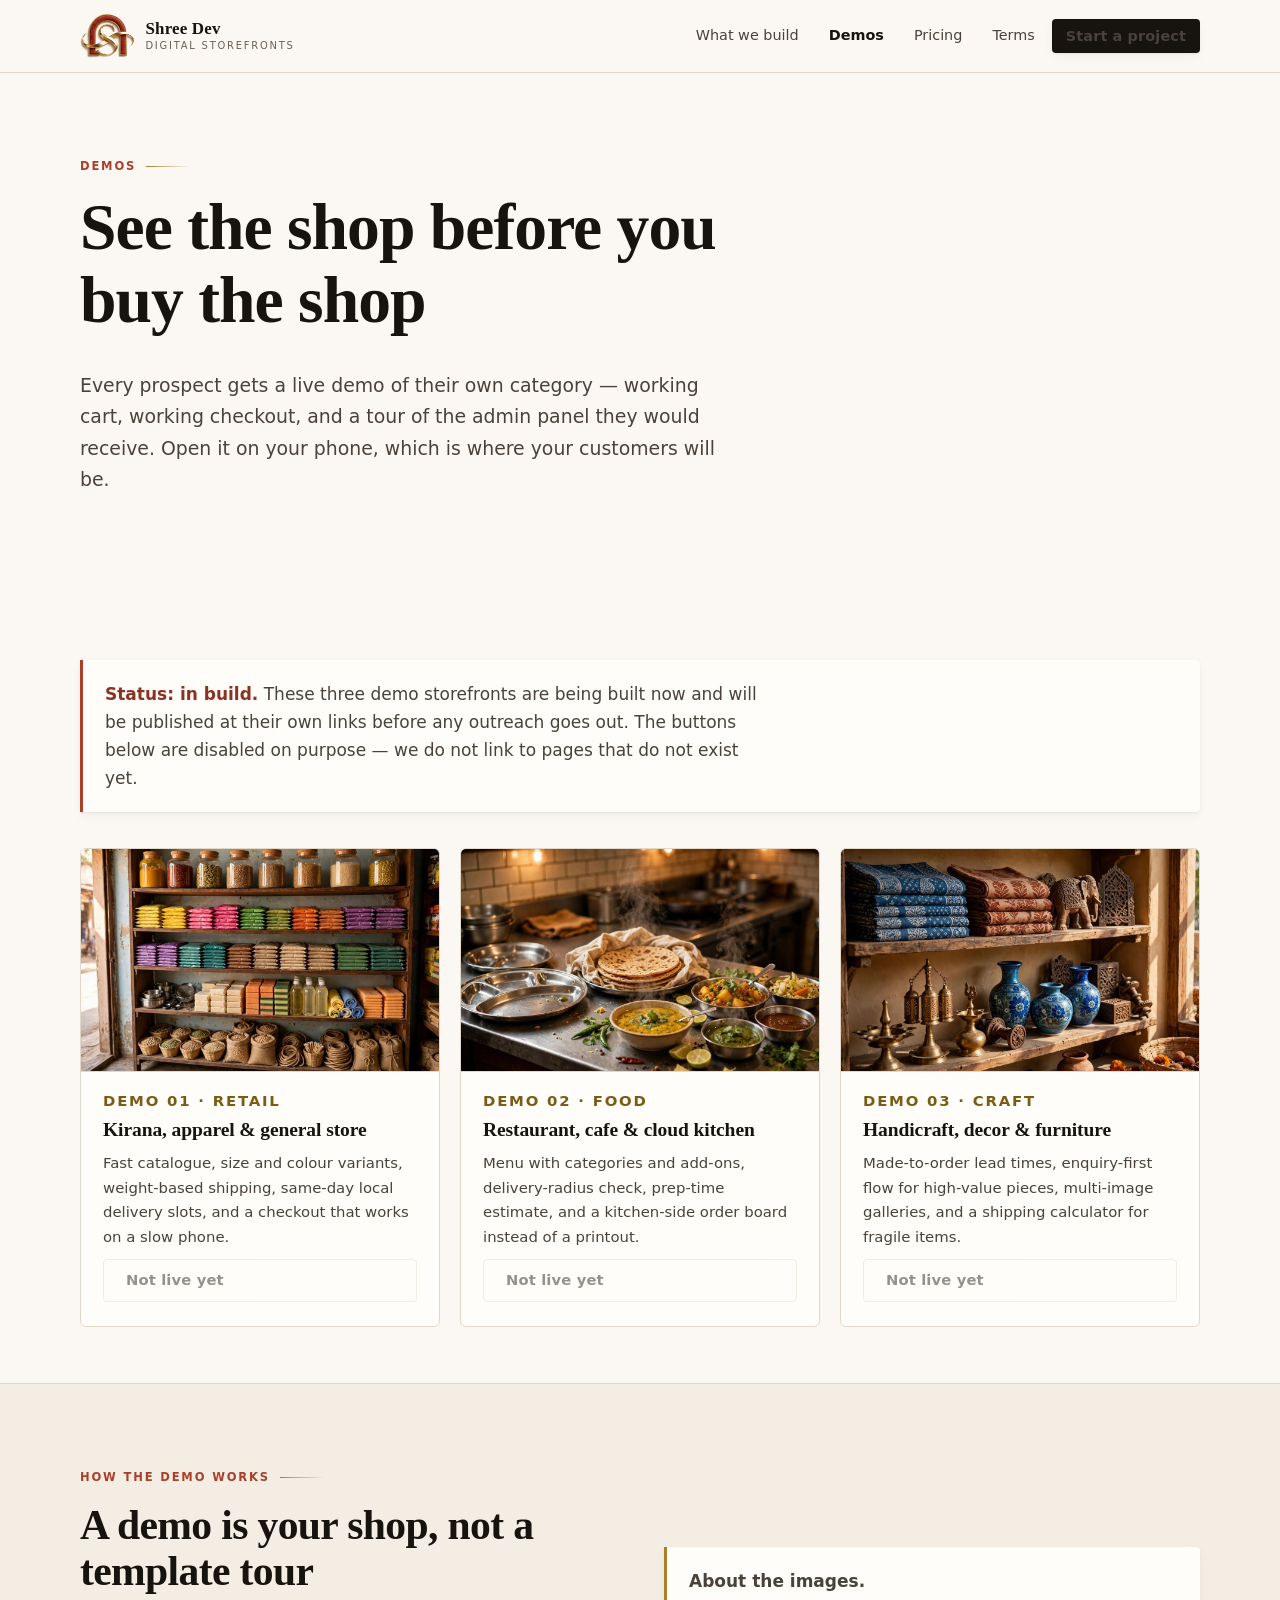
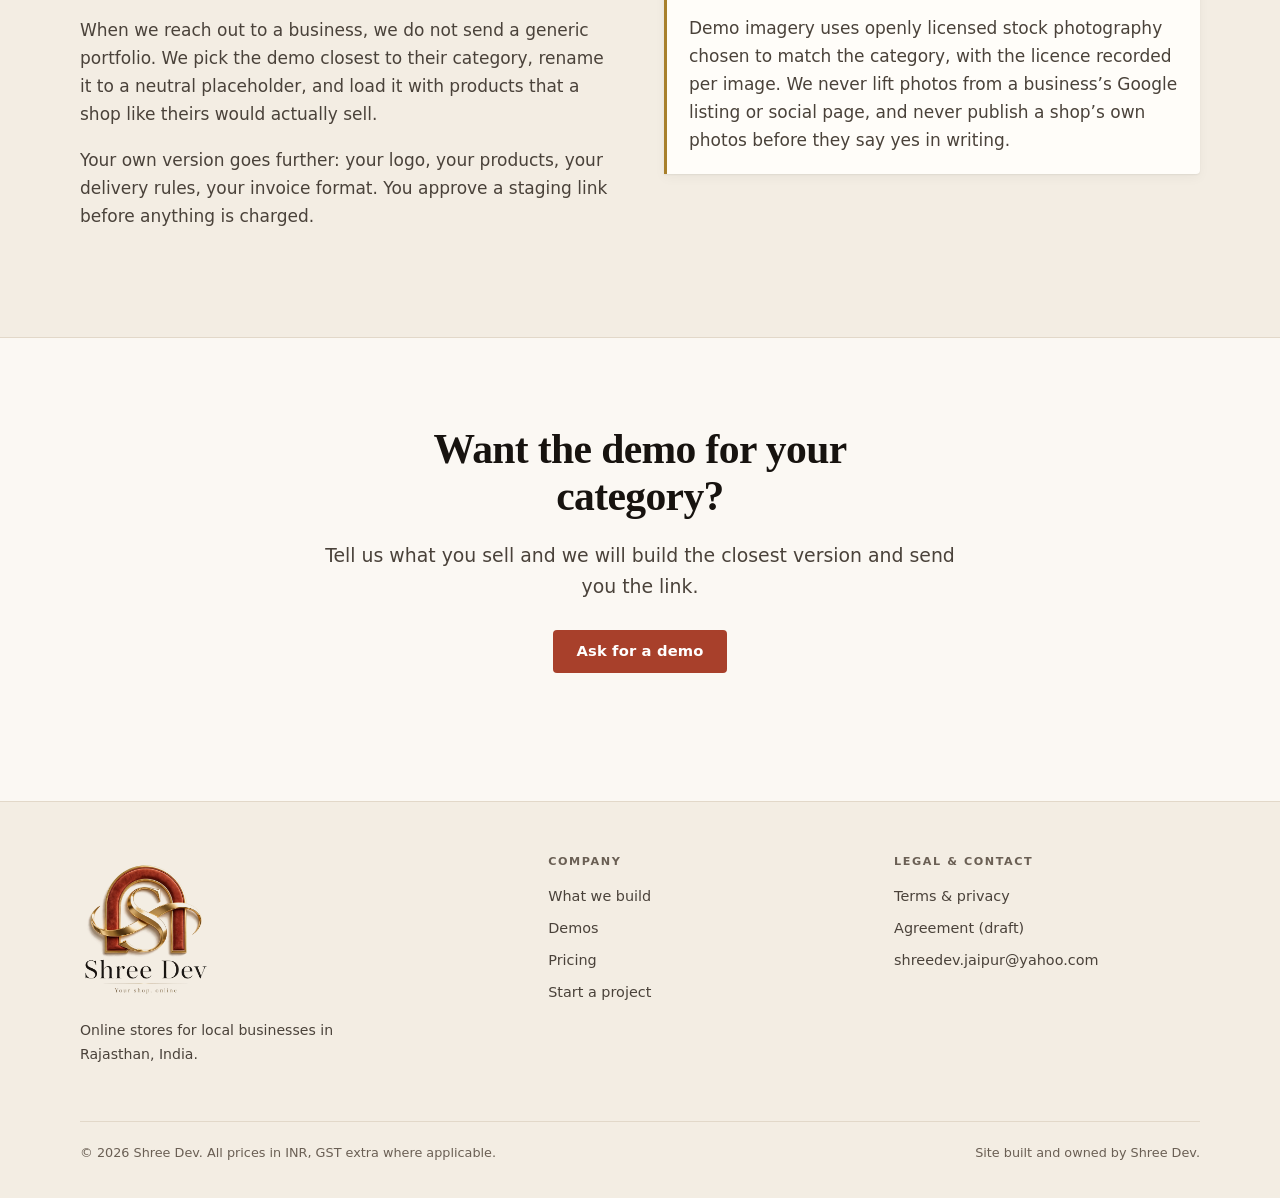
==== commit 4964694e: "Fix logo size: inline logo sizes + cache-busted stylesheet" ====
--- a/demos.html
+++ b/demos.html
@@ -16,7 +16,7 @@
 <meta property="og:image:alt" content="Shree Dev — Your shop, online. Orders to delivery, done for you.">
 <meta name="twitter:card" content="summary_large_image">
 <link rel="icon" type="image/svg+xml" href="assets/favicon.svg">
-<link rel="stylesheet" href="assets/style.css">
+<link rel="stylesheet" href="assets/style.css?v=2">
 </head>
 <body>
 <a class="skip" href="#main">Skip to content</a>
@@ -24,7 +24,7 @@
 <header class="site-header">
   <div class="wrap">
     <a class="brand" href="index.html" aria-label="Shree Dev, home">
-      <img class="brand-mark" src="assets/logo-mark.png" alt="" width="864" height="698">
+      <img class="brand-mark" src="assets/logo-mark.png" alt="" width="864" height="698" style="height:44px;width:auto">
       <span class="brand-name">Shree Dev<small>Digital storefronts</small></span>
     </a>
     <button class="nav-toggle" type="button" aria-expanded="false" aria-controls="main-nav">Menu</button>
@@ -143,7 +143,7 @@
     <div class="foot-grid">
       <div>
         <a class="brand" href="index.html" style="margin-bottom:16px" aria-label="Shree Dev, home">
-          <img class="footer-logo" src="assets/logo.png" alt="Shree Dev — Your shop, online" width="992" height="1047">
+          <img class="footer-logo" src="assets/logo.png" alt="Shree Dev — Your shop, online" width="992" height="1047" style="width:132px;height:auto">
         </a>
         <p style="font-size:.88rem;max-width:34ch">
           Online stores for local businesses in <span data-site="city">Rajasthan</span>,
--- a/assets/style.css
+++ b/assets/style.css
@@ -98,14 +98,8 @@
 }
 .brand { display: flex; align-items: center; gap: 11px; text-decoration: none; color: var(--ink); }
 .brand:hover { color: var(--ink); }
-.mark {
-  width: 34px; height: 34px; flex: 0 0 34px;
-  display: grid; place-items: center;
-  border: 1px solid var(--brass);
-  background: var(--ink); color: var(--brass);
-  font: 600 13px/1 var(--serif); letter-spacing: .04em;
-  border-radius: 2px;
-}
+.brand-mark { height: 44px; width: auto; display: block; }
+.footer-logo { width: 132px; height: auto; display: block; }
 .brand-name { font: 600 1.06rem/1.2 var(--serif); letter-spacing: .01em; }
 .brand-name small {
   display: block; font: 400 .62rem/1.4 var(--sans);
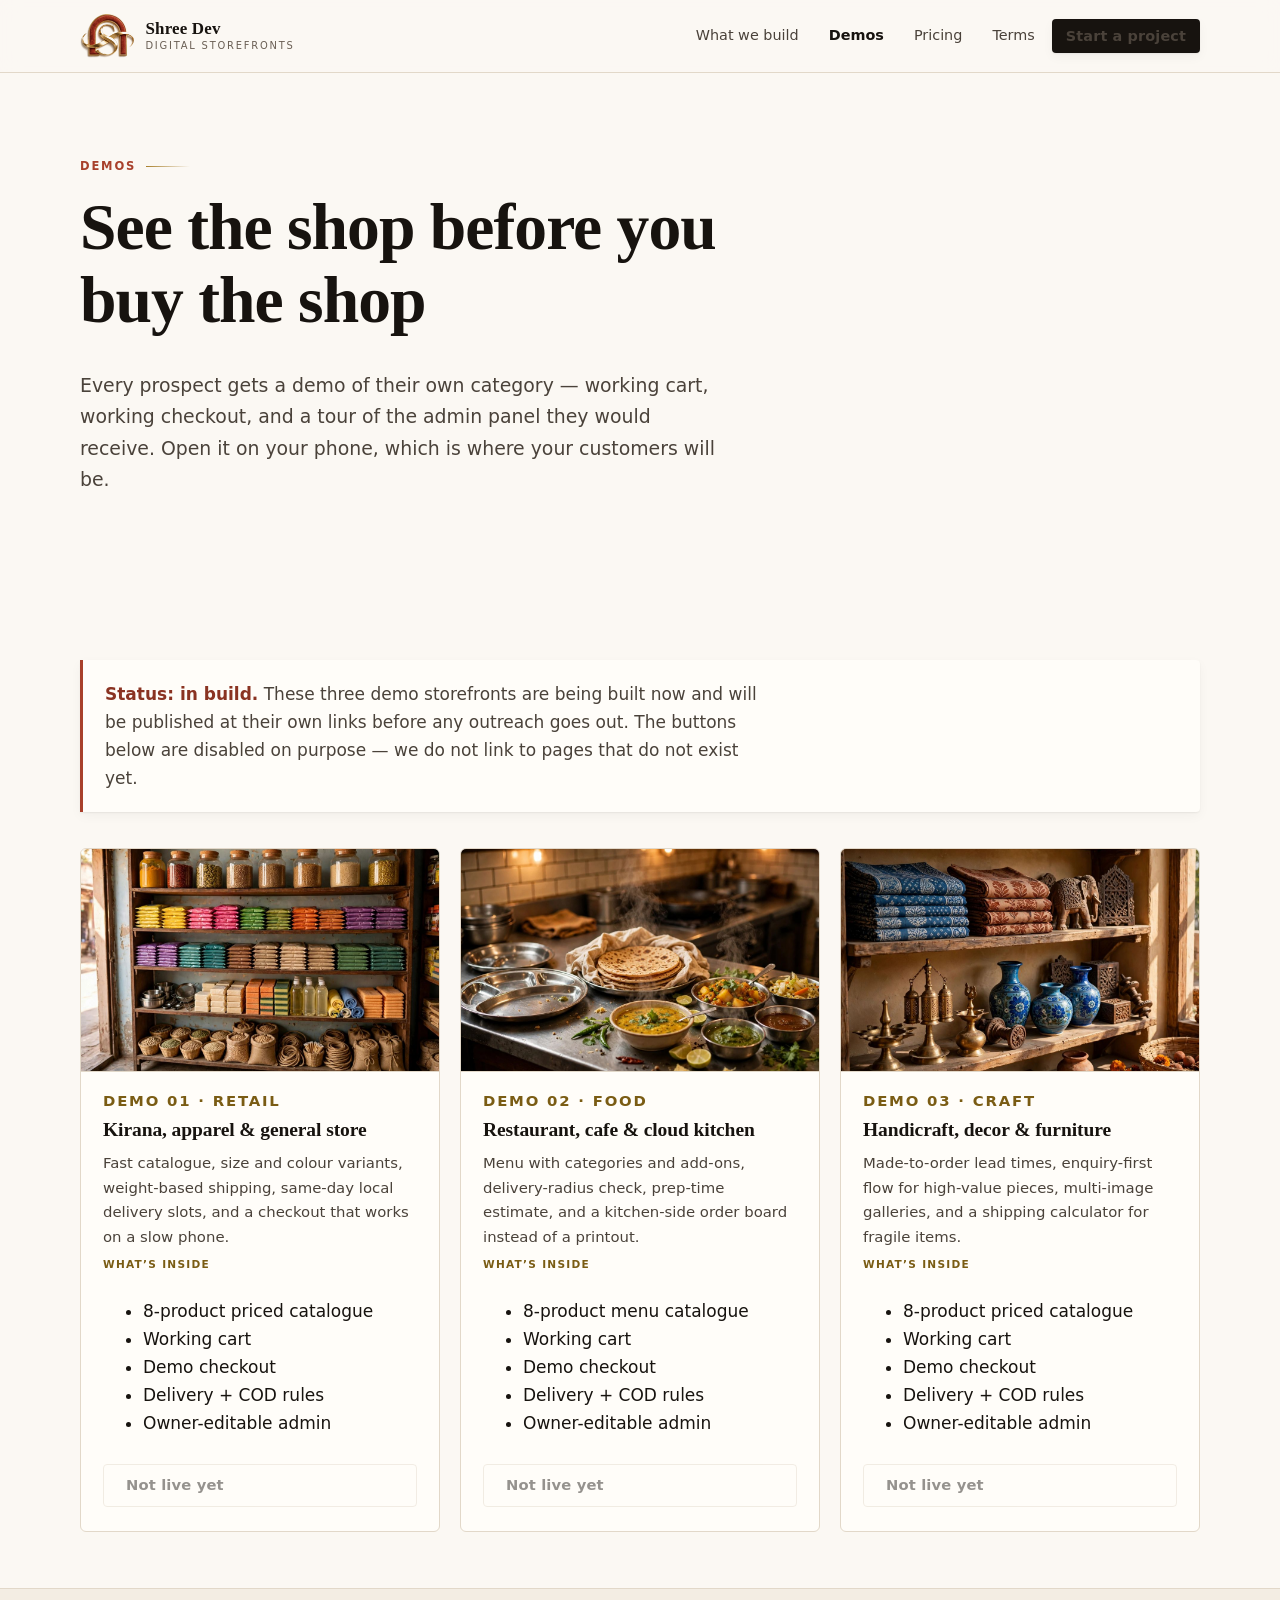
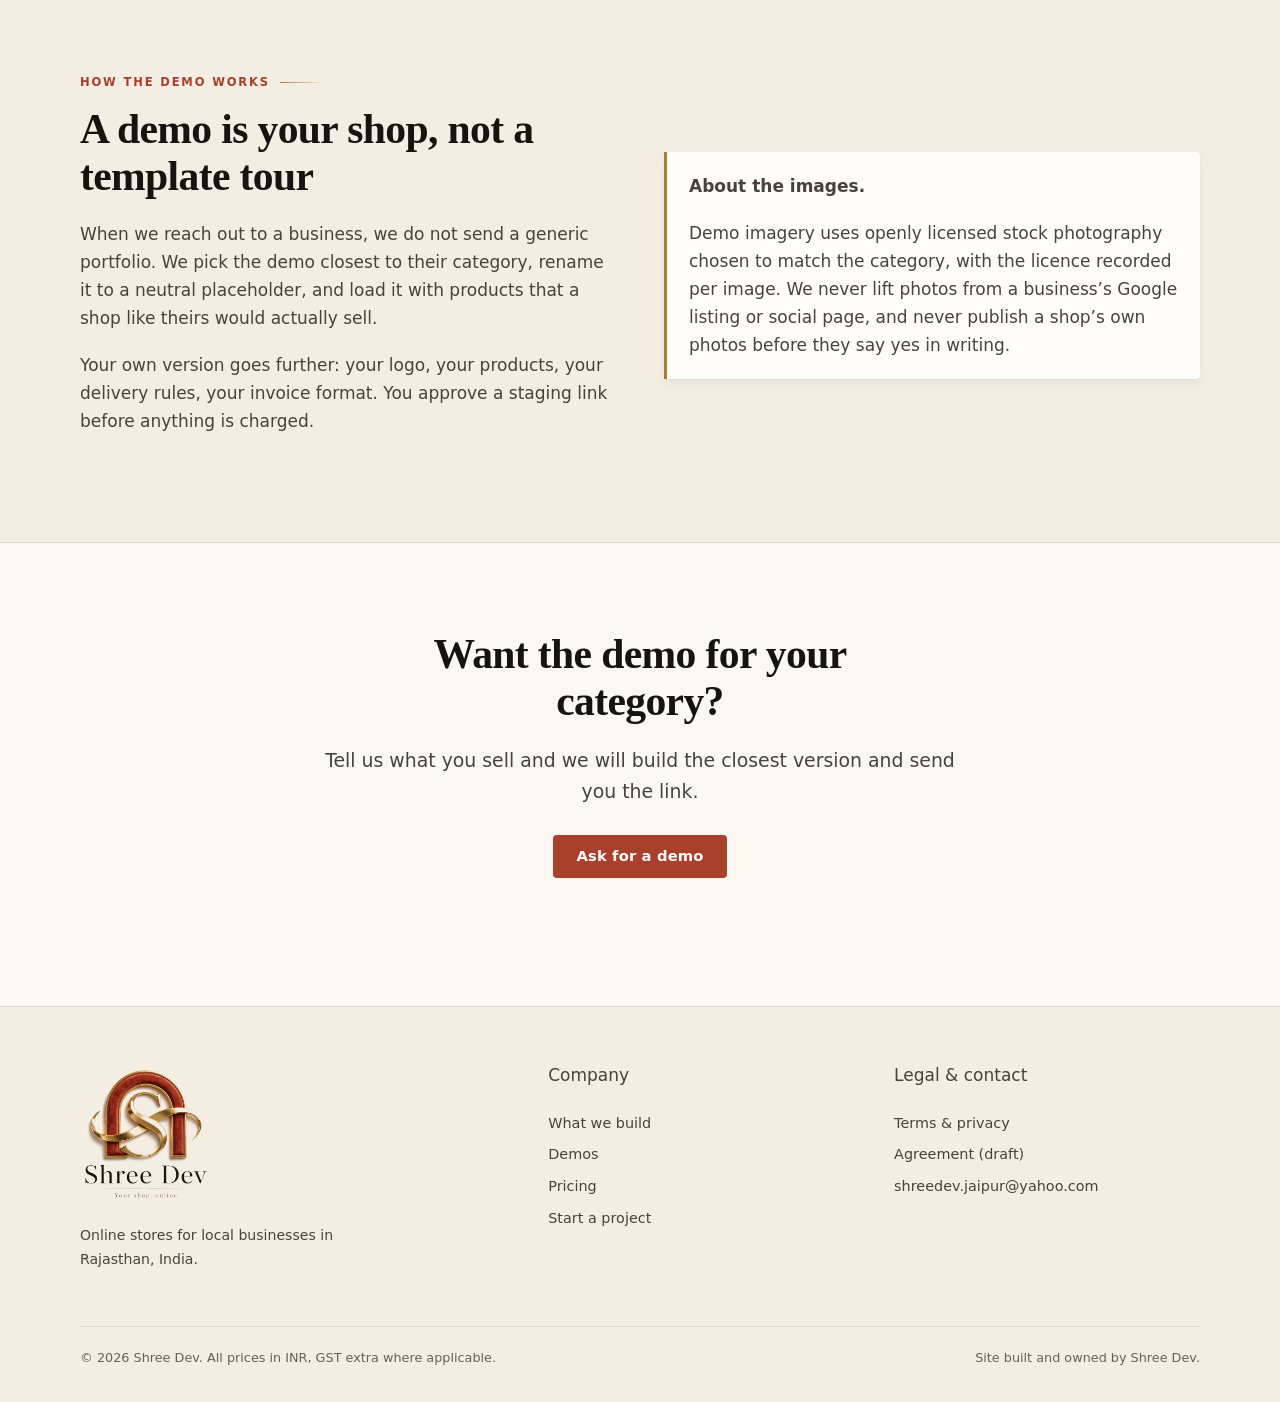
==== commit c717d160: "Premium redesign: market bands, dated process, About, honesty strip" ====
--- a/demos.html
+++ b/demos.html
@@ -4,10 +4,10 @@
 <meta charset="utf-8">
 <meta name="viewport" content="width=device-width, initial-scale=1">
 <title>Demos — Shree Dev</title>
-<meta name="description" content="Three live demo storefronts: retail, food and craft. Built for local businesses across Rajasthan, with cart, checkout and admin preview.">
+<meta name="description" content="Three demo storefronts in build: retail, food and craft. Built for local businesses across Rajasthan, with cart, checkout and admin preview — published at their own links before any outreach.">
 <meta name="theme-color" content="#fbf8f3">
 <meta property="og:title" content="Demos — Shree Dev">
-<meta property="og:description" content="Three live demo storefronts: retail, food and craft. Built for local businesses across Rajasthan, with cart, checkout and admin preview.">
+<meta property="og:description" content="Three demo storefronts in build: retail, food and craft. Built for local businesses across Rajasthan, with cart, checkout and admin preview — published at their own links before any outreach.">
 <meta property="og:type" content="website">
 <meta property="og:url" content="https://shreedev-site.pages.dev/demos.html">
 <meta property="og:image" content="https://shreedev-site.pages.dev/assets/og-image.jpg">
@@ -16,14 +16,14 @@
 <meta property="og:image:alt" content="Shree Dev — Your shop, online. Orders to delivery, done for you.">
 <meta name="twitter:card" content="summary_large_image">
 <link rel="icon" type="image/svg+xml" href="assets/favicon.svg">
-<link rel="stylesheet" href="assets/style.css?v=2">
+<link rel="stylesheet" href="assets/style.css?v=3">
 </head>
 <body>
 <a class="skip" href="#main">Skip to content</a>
 
 <header class="site-header">
   <div class="wrap">
-    <a class="brand" href="index.html" aria-label="Shree Dev, home">
+    <a class="brand" href="index.html">
       <img class="brand-mark" src="assets/logo-mark.png" alt="" width="864" height="698" style="height:44px;width:auto">
       <span class="brand-name">Shree Dev<small>Digital storefronts</small></span>
     </a>
@@ -45,7 +45,7 @@
       <p class="eyebrow">Demos</p>
       <h1 style="max-width:22ch">See the shop before you buy the shop</h1>
       <p class="lede">
-        Every prospect gets a live demo of their own category — working cart, working
+        Every prospect gets a demo of their own category — working cart, working
         checkout, and a tour of the admin panel they would receive. Open it on your phone,
         which is where your customers will be.
       </p>
@@ -71,6 +71,14 @@
             <p class="tag">Demo 01 &middot; Retail</p>
             <h3>Kirana, apparel &amp; general store</h3>
             <p>Fast catalogue, size and colour variants, weight-based shipping, same-day local delivery slots, and a checkout that works on a slow phone.</p>
+            <span class="tag">What&rsquo;s inside</span>
+            <ul class="demo-includes">
+              <li>8-product priced catalogue</li>
+              <li>Working cart</li>
+              <li>Demo checkout</li>
+              <li>Delivery + COD rules</li>
+              <li>Owner-editable admin</li>
+            </ul>
             <span class="btn btn--ghost" aria-disabled="true">Not live yet</span>
           </div>
         </article>
@@ -83,6 +91,14 @@
             <p class="tag">Demo 02 &middot; Food</p>
             <h3>Restaurant, cafe &amp; cloud kitchen</h3>
             <p>Menu with categories and add-ons, delivery-radius check, prep-time estimate, and a kitchen-side order board instead of a printout.</p>
+            <span class="tag">What&rsquo;s inside</span>
+            <ul class="demo-includes">
+              <li>8-product menu catalogue</li>
+              <li>Working cart</li>
+              <li>Demo checkout</li>
+              <li>Delivery + COD rules</li>
+              <li>Owner-editable admin</li>
+            </ul>
             <span class="btn btn--ghost" aria-disabled="true">Not live yet</span>
           </div>
         </article>
@@ -95,6 +111,14 @@
             <p class="tag">Demo 03 &middot; Craft</p>
             <h3>Handicraft, decor &amp; furniture</h3>
             <p>Made-to-order lead times, enquiry-first flow for high-value pieces, multi-image galleries, and a shipping calculator for fragile items.</p>
+            <span class="tag">What&rsquo;s inside</span>
+            <ul class="demo-includes">
+              <li>8-product priced catalogue</li>
+              <li>Working cart</li>
+              <li>Demo checkout</li>
+              <li>Delivery + COD rules</li>
+              <li>Owner-editable admin</li>
+            </ul>
             <span class="btn btn--ghost" aria-disabled="true">Not live yet</span>
           </div>
         </article>
@@ -142,7 +166,7 @@
   <div class="wrap">
     <div class="foot-grid">
       <div>
-        <a class="brand" href="index.html" style="margin-bottom:16px" aria-label="Shree Dev, home">
+        <a class="brand" href="index.html" style="margin-bottom:16px">
           <img class="footer-logo" src="assets/logo.png" alt="Shree Dev — Your shop, online" width="992" height="1047" style="width:132px;height:auto">
         </a>
         <p style="font-size:.88rem;max-width:34ch">
@@ -151,14 +175,14 @@
         </p>
       </div>
       <div>
-        <h4>Company</h4>
+        <p class="foot-head">Company</p>
         <a href="services.html">What we build</a>
         <a href="demos.html">Demos</a>
         <a href="services.html#pricing">Pricing</a>
         <a href="start.html">Start a project</a>
       </div>
       <div>
-        <h4>Legal &amp; contact</h4>
+        <p class="foot-head">Legal &amp; contact</p>
         <a href="legal.html">Terms &amp; privacy</a>
         <a href="legal.html#agreement">Agreement (draft)</a>
         <a href="mailto:shreedev.jaipur@yahoo.com" data-site="email">shreedev.jaipur@yahoo.com</a>
